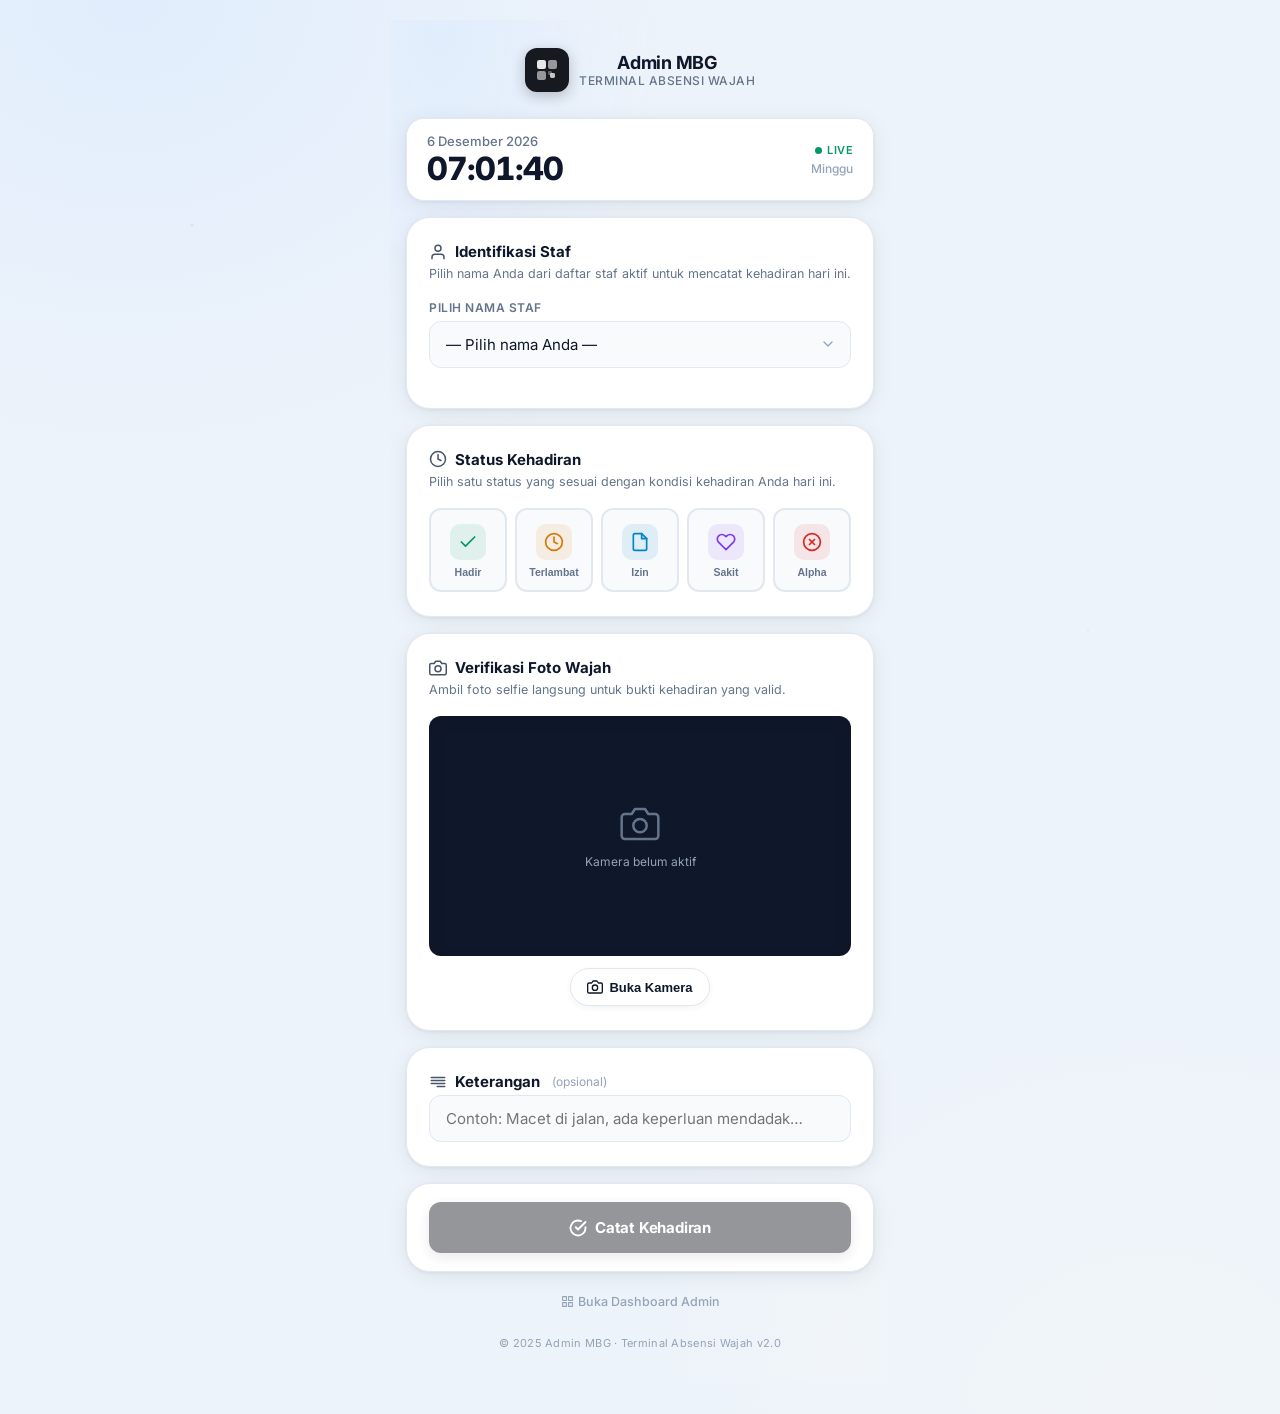
==== absensi-terminal.html @ 53407d34 "Feat: Add webcam selfie photo verification to mobile terminal and dashboard preview modal" ====
<!DOCTYPE html>
<html lang="id">
<head>
  <meta charset="UTF-8">
  <meta name="viewport" content="width=device-width, initial-scale=1.0, maximum-scale=1.0, user-scalable=no">
  <title>Terminal Absensi — Admin MBG</title>
  <link rel="preconnect" href="https://fonts.googleapis.com">
  <link href="https://fonts.googleapis.com/css2?family=Inter:wght@300;400;500;600;700;800&display=swap" rel="stylesheet">
  <style>
    /* ========================================================
       TERMINAL ABSENSI — MBG MOBILE KIOSK v2.0 WITH CAMERA
       Theme: White SaaS / Light Mode — consistent with dashboard
    ======================================================== */
    :root {
      --primary:        #171920;
      --primary-hover:  #282c37;
      --accent-blue:    #0284c7;
      --accent-green:   #059669;
      --accent-amber:   #d97706;
      --accent-orange:  #ea580c;
      --accent-red:     #dc2626;
      --accent-purple:  #7c3aed;
      --border-light:   #e2e8f0;
      --border-focus:   #94a3b8;
      --surface-card:   #ffffff;
      --surface-subtle: #f8fafc;
      --text-main:      #0f172a;
      --text-muted:     #64748b;
      --text-subtle:    #94a3b8;
      --radius-sm:      8px;
      --radius-md:      12px;
      --radius-lg:      18px;
      --radius-xl:      24px;
      --radius-pill:    9999px;
      --shadow-card:    0 4px 24px -4px rgba(15, 23, 42, 0.10), 0 1px 4px rgba(15, 23, 42, 0.06);
      --shadow-lg:      0 20px 60px -12px rgba(15, 23, 42, 0.18);
    }

    * { box-sizing: border-box; margin: 0; padding: 0; -webkit-tap-highlight-color: transparent; }

    html, body {
      font-family: 'Inter', -apple-system, BlinkMacSystemFont, 'Segoe UI', sans-serif;
      background: #edf3fa;
      background-image:
        radial-gradient(ellipse 80% 60% at 10% 0%, rgba(219,234,254,0.65) 0%, transparent 55%),
        radial-gradient(ellipse 70% 55% at 90% 100%, rgba(241,245,249,0.85) 0%, transparent 55%);
      color: var(--text-main);
      min-height: 100vh;
      display: flex;
      flex-direction: column;
      align-items: center;
      padding: 20px 16px 32px;
      position: relative;
    }

    /* ---- Decorative floating dots background ---- */
    body::before {
      content: '';
      position: fixed; inset: 0; z-index: 0; pointer-events: none;
      background-image:
        radial-gradient(circle 2px at 15% 25%, rgba(148,163,184,0.25) 0%, transparent 100%),
        radial-gradient(circle 1.5px at 85% 70%, rgba(148,163,184,0.2) 0%, transparent 100%),
        radial-gradient(circle 1px at 50% 50%, rgba(148,163,184,0.15) 0%, transparent 100%);
    }

    /* ============================================================ */
    /*  WRAPPER                                                      */
    /* ============================================================ */
    .terminal-wrapper {
      width: 100%;
      max-width: 480px;
      position: relative;
      z-index: 1;
      display: flex;
      flex-direction: column;
      gap: 16px;
    }

    /* ============================================================ */
    /*  HEADER BRAND                                                 */
    /* ============================================================ */
    .brand-header {
      text-align: center;
      padding: 8px 0 4px;
    }

    .brand-logo-wrap {
      display: inline-flex;
      align-items: center;
      justify-content: center;
      gap: 10px;
      margin-bottom: 6px;
    }

    .brand-icon {
      width: 44px; height: 44px;
      background: var(--primary);
      border-radius: 12px;
      display: flex; align-items: center; justify-content: center;
      box-shadow: 0 4px 14px rgba(23,25,32,0.25);
      flex-shrink: 0;
    }

    .brand-title {
      font-size: 18px;
      font-weight: 700;
      color: var(--text-main);
      letter-spacing: -0.3px;
    }
    .brand-subtitle {
      font-size: 12px;
      color: var(--text-muted);
      font-weight: 500;
      letter-spacing: 0.5px;
      text-transform: uppercase;
    }

    /* ============================================================ */
    /*  LIVE CLOCK PILL                                              */
    /* ============================================================ */
    .clock-pill {
      display: flex;
      align-items: center;
      justify-content: space-between;
      background: var(--surface-card);
      border: 1px solid var(--border-light);
      border-radius: var(--radius-lg);
      padding: 14px 20px;
      box-shadow: var(--shadow-card);
    }

    .clock-left { display: flex; flex-direction: column; gap: 2px; }
    .clock-date {
      font-size: 13px;
      color: var(--text-muted);
      font-weight: 500;
    }
    .clock-time {
      font-size: 32px;
      font-weight: 800;
      color: var(--text-main);
      letter-spacing: -1px;
      font-variant-numeric: tabular-nums;
      line-height: 1.1;
    }

    .clock-badge {
      display: flex;
      flex-direction: column;
      align-items: flex-end;
      gap: 4px;
    }
    .live-dot {
      display: flex;
      align-items: center;
      gap: 5px;
      font-size: 11px;
      font-weight: 600;
      color: var(--accent-green);
      text-transform: uppercase;
      letter-spacing: 0.5px;
    }
    .live-dot::before {
      content: '';
      width: 7px; height: 7px;
      background: var(--accent-green);
      border-radius: 50%;
      animation: pulse-green 1.5s ease-in-out infinite;
    }
    @keyframes pulse-green {
      0%, 100% { opacity: 1; transform: scale(1); }
      50% { opacity: 0.5; transform: scale(0.85); }
    }
    .clock-hari {
      font-size: 12px;
      color: var(--text-subtle);
      font-weight: 500;
    }

    /* ============================================================ */
    /*  MAIN CARD                                                    */
    /* ============================================================ */
    .card {
      background: var(--surface-card);
      border: 1px solid var(--border-light);
      border-radius: var(--radius-xl);
      padding: 24px 22px;
      box-shadow: var(--shadow-card);
    }

    .card-title {
      font-size: 15px;
      font-weight: 700;
      color: var(--text-main);
      margin-bottom: 4px;
      display: flex; align-items: center; gap: 8px;
    }
    .card-title svg { flex-shrink: 0; }
    .card-desc {
      font-size: 12.5px;
      color: var(--text-muted);
      margin-bottom: 16px;
      line-height: 1.5;
    }

    /* ============================================================ */
    /*  FORM ELEMENTS                                                */
    /* ============================================================ */
    .form-group { display: flex; flex-direction: column; gap: 6px; margin-bottom: 16px; }
    .form-group:last-child { margin-bottom: 0; }

    label {
      font-size: 12px;
      font-weight: 600;
      color: var(--text-muted);
      text-transform: uppercase;
      letter-spacing: 0.5px;
    }

    select, input[type="text"] {
      width: 100%;
      padding: 13px 16px;
      background: var(--surface-subtle);
      border: 1.5px solid var(--border-light);
      border-radius: var(--radius-md);
      font-size: 15px;
      font-family: inherit;
      color: var(--text-main);
      outline: none;
      transition: border-color 0.2s, box-shadow 0.2s;
      -webkit-appearance: none;
      appearance: none;
    }
    select {
      background-image: url("data:image/svg+xml,%3Csvg xmlns='http://www.w3.org/2000/svg' width='16' height='16' viewBox='0 0 24 24' fill='none' stroke='%2394a3b8' stroke-width='2' stroke-linecap='round' stroke-linejoin='round'%3E%3Cpath d='M6 9l6 6 6-6'/%3E%3C/svg%3E");
      background-repeat: no-repeat;
      background-position: right 14px center;
      padding-right: 42px;
      cursor: pointer;
    }
    select:focus, input[type="text"]:focus {
      border-color: var(--accent-blue);
      box-shadow: 0 0 0 3px rgba(2, 132, 199, 0.1);
      background: #fff;
    }
    select:disabled, input:disabled {
      opacity: 0.5;
      cursor: not-allowed;
    }

    /* ============================================================ */
    /*  STATUS GRID — 5 Tap Buttons                                  */
    /* ============================================================ */
    .status-grid {
      display: grid;
      grid-template-columns: repeat(5, 1fr);
      gap: 8px;
    }

    .status-btn {
      display: flex;
      flex-direction: column;
      align-items: center;
      justify-content: center;
      gap: 6px;
      padding: 14px 4px 12px;
      background: var(--surface-subtle);
      border: 2px solid var(--border-light);
      border-radius: var(--radius-md);
      cursor: pointer;
      transition: all 0.18s cubic-bezier(0.4, 0, 0.2, 1);
      position: relative;
      user-select: none;
      -webkit-user-select: none;
    }
    .status-btn:active { transform: scale(0.94); }

    .status-btn .s-icon {
      width: 36px; height: 36px;
      border-radius: 10px;
      display: flex; align-items: center; justify-content: center;
      transition: background 0.18s;
    }
    .status-btn .s-label {
      font-size: 10.5px;
      font-weight: 600;
      color: var(--text-muted);
      text-align: center;
      transition: color 0.18s;
      line-height: 1.2;
    }

    /* Status color themes */
    .status-btn[data-s="Hadir"] .s-icon      { background: rgba(5, 150, 105, 0.1); }
    .status-btn[data-s="Terlambat"] .s-icon  { background: rgba(217, 119, 6, 0.1); }
    .status-btn[data-s="Izin"] .s-icon       { background: rgba(2, 132, 199, 0.1); }
    .status-btn[data-s="Sakit"] .s-icon      { background: rgba(124, 58, 237, 0.1); }
    .status-btn[data-s="Alpha"] .s-icon      { background: rgba(220, 38, 38, 0.1); }

    /* Active / selected state */
    .status-btn.active[data-s="Hadir"]     { border-color: var(--accent-green); background: rgba(5,150,105,0.05); }
    .status-btn.active[data-s="Terlambat"] { border-color: var(--accent-amber); background: rgba(217,119,6,0.05); }
    .status-btn.active[data-s="Izin"]      { border-color: var(--accent-blue);  background: rgba(2,132,199,0.05); }
    .status-btn.active[data-s="Sakit"]     { border-color: var(--accent-purple); background: rgba(124,58,237,0.05); }
    .status-btn.active[data-s="Alpha"]     { border-color: var(--accent-red);   background: rgba(220,38,38,0.05); }

    .status-btn.active[data-s="Hadir"]     .s-label { color: var(--accent-green); }
    .status-btn.active[data-s="Terlambat"] .s-label { color: var(--accent-amber); }
    .status-btn.active[data-s="Izin"]      .s-label { color: var(--accent-blue); }
    .status-btn.active[data-s="Sakit"]     .s-label { color: var(--accent-purple); }
    .status-btn.active[data-s="Alpha"]     .s-label { color: var(--accent-red); }

    .status-btn .s-check {
      position: absolute; top: 5px; right: 5px;
      width: 14px; height: 14px;
      border-radius: 50%;
      display: none; align-items: center; justify-content: center;
    }
    .status-btn.active .s-check { display: flex; }
    .status-btn.active[data-s="Hadir"]     .s-check { background: var(--accent-green); }
    .status-btn.active[data-s="Terlambat"] .s-check { background: var(--accent-amber); }
    .status-btn.active[data-s="Izin"]      .s-check { background: var(--accent-blue); }
    .status-btn.active[data-s="Sakit"]     .s-check { background: var(--accent-purple); }
    .status-btn.active[data-s="Alpha"]     .s-check { background: var(--accent-red); }

    /* ============================================================ */
    /*  CAMERA PREVIEW & PHOTO CAPTURE                               */
    /* ============================================================ */
    .camera-container {
      position: relative;
      width: 100%;
      height: 240px;
      background: #0f172a;
      border-radius: var(--radius-md);
      overflow: hidden;
      display: flex;
      flex-direction: column;
      align-items: center;
      justify-content: center;
      box-shadow: 0 4px 16px rgba(0,0,0,0.1) inset;
      margin-bottom: 12px;
    }
    #camera-video, #photo-preview {
      width: 100%;
      height: 100%;
      object-fit: cover;
      transform: scaleX(-1); /* mirror selfie view */
    }
    #photo-preview {
      display: none;
    }
    .camera-overlay-frame {
      position: absolute;
      inset: 16px;
      border: 2px dashed rgba(255,255,255,0.45);
      border-radius: 16px;
      pointer-events: none;
      display: flex;
      align-items: center;
      justify-content: center;
    }
    .camera-placeholder {
      display: flex;
      flex-direction: column;
      align-items: center;
      gap: 10px;
      color: #94a3b8;
      text-align: center;
      padding: 16px;
    }
    .btn-cam-action {
      display: inline-flex;
      align-items: center;
      justify-content: center;
      gap: 6px;
      padding: 10px 16px;
      border-radius: var(--radius-pill);
      font-size: 13px;
      font-weight: 600;
      cursor: pointer;
      border: 1.5px solid var(--border-light);
      background: #ffffff;
      color: var(--text-main);
      box-shadow: 0 2px 6px rgba(0,0,0,0.05);
      transition: all 0.2s;
    }
    .btn-cam-action:active { transform: scale(0.96); }
    .cam-btn-group {
      display: flex;
      gap: 8px;
      justify-content: center;
    }

    /* ============================================================ */
    /*  SUBMIT BUTTON                                                */
    /* ============================================================ */
    .btn-submit {
      width: 100%;
      padding: 16px;
      background: var(--primary);
      color: #fff;
      border: none;
      border-radius: var(--radius-md);
      font-size: 15px;
      font-weight: 700;
      font-family: inherit;
      cursor: pointer;
      transition: background 0.2s, transform 0.1s, box-shadow 0.2s;
      display: flex;
      align-items: center;
      justify-content: center;
      gap: 8px;
      box-shadow: 0 4px 14px rgba(23,25,32,0.2);
      letter-spacing: -0.2px;
    }
    .btn-submit:hover { background: var(--primary-hover); box-shadow: 0 6px 20px rgba(23,25,32,0.28); }
    .btn-submit:active { transform: scale(0.98); }
    .btn-submit:disabled { opacity: 0.45; cursor: not-allowed; transform: none; }

    /* ============================================================ */
    /*  ALERT / MESSAGE BANNERS                                      */
    /* ============================================================ */
    .alert {
      display: flex;
      align-items: flex-start;
      gap: 10px;
      padding: 13px 15px;
      border-radius: var(--radius-md);
      font-size: 13px;
      font-weight: 500;
      line-height: 1.5;
      border: 1.5px solid;
      animation: slideDown 0.25s ease;
    }
    @keyframes slideDown {
      from { opacity: 0; transform: translateY(-6px); }
      to   { opacity: 1; transform: translateY(0); }
    }
    .alert-warn  { background: rgba(217,119,6,0.07); border-color: rgba(217,119,6,0.3); color: #92400e; }
    .alert-error { background: rgba(220,38,38,0.07); border-color: rgba(220,38,38,0.3); color: #991b1b; }
    .alert-info  { background: rgba(2,132,199,0.07); border-color: rgba(2,132,199,0.3); color: #0369a1; }

    /* ============================================================ */
    /*  SUCCESS STATE                                                */
    /* ============================================================ */
    #success-screen {
      display: none;
      flex-direction: column;
      align-items: center;
      text-align: center;
      gap: 0;
    }

    .success-ring {
      width: 88px; height: 88px;
      border-radius: 50%;
      background: rgba(5,150,105,0.1);
      border: 2.5px solid rgba(5,150,105,0.25);
      display: flex; align-items: center; justify-content: center;
      margin: 0 auto 20px;
      animation: popIn 0.4s cubic-bezier(0.34,1.56,0.64,1);
    }
    @keyframes popIn {
      from { transform: scale(0.5); opacity: 0; }
      to   { transform: scale(1);   opacity: 1; }
    }

    .success-photo-wrap {
      width: 90px;
      height: 90px;
      border-radius: 50%;
      overflow: hidden;
      margin: 0 auto 16px;
      border: 3px solid #fff;
      box-shadow: 0 4px 14px rgba(0,0,0,0.15);
      background: #e2e8f0;
      display: none;
    }
    .success-photo-wrap img {
      width: 100%;
      height: 100%;
      object-fit: cover;
      transform: scaleX(-1);
    }

    .success-title {
      font-size: 22px;
      font-weight: 800;
      color: var(--text-main);
      letter-spacing: -0.5px;
      margin-bottom: 6px;
    }
    .success-subtitle {
      font-size: 14px;
      color: var(--text-muted);
      margin-bottom: 24px;
      line-height: 1.6;
    }

    .success-info-card {
      width: 100%;
      background: var(--surface-subtle);
      border: 1.5px solid var(--border-light);
      border-radius: var(--radius-md);
      padding: 16px 18px;
      text-align: left;
      margin-bottom: 20px;
    }
    .info-row {
      display: flex;
      align-items: center;
      justify-content: space-between;
      padding: 7px 0;
    }
    .info-row + .info-row {
      border-top: 1px solid var(--border-light);
    }
    .info-label {
      font-size: 12px;
      color: var(--text-subtle);
      font-weight: 500;
    }
    .info-value {
      font-size: 13px;
      font-weight: 600;
      color: var(--text-main);
      text-align: right;
    }
    .badge-status {
      display: inline-flex;
      align-items: center;
      gap: 5px;
      padding: 4px 10px;
      border-radius: var(--radius-pill);
      font-size: 12px;
      font-weight: 600;
    }
    .badge-Hadir     { background: rgba(5,150,105,0.12); color: #065f46; }
    .badge-Terlambat { background: rgba(217,119,6,0.12); color: #78350f; }
    .badge-Izin      { background: rgba(2,132,199,0.12); color: #0c4a6e; }
    .badge-Sakit     { background: rgba(124,58,237,0.12); color: #3b0764; }
    .badge-Alpha     { background: rgba(220,38,38,0.12); color: #7f1d1d; }

    .btn-reset {
      width: 100%;
      padding: 14px;
      background: transparent;
      color: var(--text-muted);
      border: 1.5px solid var(--border-light);
      border-radius: var(--radius-md);
      font-size: 14px;
      font-weight: 600;
      font-family: inherit;
      cursor: pointer;
      transition: all 0.18s;
    }
    .btn-reset:hover {
      border-color: var(--border-focus);
      color: var(--text-main);
      background: var(--surface-subtle);
    }

    /* ============================================================ */
    /*  STAFF INFO PREVIEW (after selection)                         */
    /* ============================================================ */
    .staff-preview {
      display: none;
      align-items: center;
      gap: 12px;
      padding: 12px 14px;
      background: var(--surface-subtle);
      border: 1.5px solid var(--border-light);
      border-radius: var(--radius-md);
      margin-top: 10px;
    }
    .staff-preview.show { display: flex; }

    .staff-avatar {
      width: 42px; height: 42px;
      border-radius: 12px;
      display: flex; align-items: center; justify-content: center;
      font-size: 15px;
      font-weight: 700;
      color: #fff;
      flex-shrink: 0;
    }
    .staff-info-name {
      font-size: 14px;
      font-weight: 700;
      color: var(--text-main);
    }
    .staff-info-job {
      font-size: 12px;
      color: var(--text-muted);
      margin-top: 2px;
    }

    /* ============================================================ */
    /*  FOOTER LINK                                                  */
    /* ============================================================ */
    .footer-link {
      text-align: center;
      padding-top: 4px;
    }
    .footer-link a {
      font-size: 12.5px;
      color: var(--text-subtle);
      text-decoration: none;
      display: inline-flex;
      align-items: center;
      gap: 4px;
      transition: color 0.15s;
      font-weight: 500;
    }
    .footer-link a:hover { color: var(--text-muted); }

    .footer-copy {
      text-align: center;
      font-size: 11px;
      color: var(--text-subtle);
      margin-top: 8px;
      letter-spacing: 0.3px;
    }

    /* ============================================================ */
    /*  TOAST NOTIFICATION                                           */
    /* ============================================================ */
    #toast {
      position: fixed;
      bottom: 24px;
      left: 50%;
      transform: translateX(-50%) translateY(80px);
      background: var(--primary);
      color: #fff;
      padding: 12px 20px;
      border-radius: var(--radius-pill);
      font-size: 13.5px;
      font-weight: 600;
      white-space: nowrap;
      box-shadow: 0 8px 30px rgba(0,0,0,0.25);
      transition: transform 0.35s cubic-bezier(0.34,1.56,0.64,1), opacity 0.3s;
      opacity: 0;
      z-index: 999;
      pointer-events: none;
      max-width: 90vw;
      white-space: normal;
      text-align: center;
    }
    #toast.show {
      transform: translateX(-50%) translateY(0);
      opacity: 1;
    }

    /* ============================================================ */
    /*  RESPONSIVE                                                   */
    /* ============================================================ */
    @media (max-width: 360px) {
      .status-btn .s-label { font-size: 9px; }
      .clock-time { font-size: 26px; }
    }
  </style>
</head>
<body>

<div class="terminal-wrapper">

  <!-- ===== BRAND HEADER ===== -->
  <div class="brand-header">
    <div class="brand-logo-wrap">
      <div class="brand-icon">
        <!-- Slate-gray geometric SVG monogram identical to dashboard -->
        <svg width="26" height="26" viewBox="0 0 26 26" fill="none" xmlns="http://www.w3.org/2000/svg">
          <rect x="3" y="3" width="9" height="9" rx="2.2" fill="rgba(255,255,255,0.9)"/>
          <rect x="14" y="3" width="9" height="9" rx="2.2" fill="rgba(255,255,255,0.55)"/>
          <rect x="3" y="14" width="9" height="9" rx="2.2" fill="rgba(255,255,255,0.55)"/>
          <rect x="16" y="16" width="5" height="5" rx="1.4" fill="rgba(255,255,255,0.75)"/>
          <rect x="14" y="14" width="4" height="4" rx="1.2" fill="rgba(255,255,255,0.3)"/>
        </svg>
      </div>
      <div>
        <div class="brand-title">Admin MBG</div>
        <div class="brand-subtitle">Terminal Absensi Wajah</div>
      </div>
    </div>
  </div>

  <!-- ===== LIVE CLOCK ===== -->
  <div class="clock-pill">
    <div class="clock-left">
      <div class="clock-date" id="clock-date">Memuat tanggal...</div>
      <div class="clock-time" id="clock-time">--:--:--</div>
    </div>
    <div class="clock-badge">
      <div class="live-dot">Live</div>
      <div class="clock-hari" id="clock-hari">—</div>
    </div>
  </div>

  <!-- ===== FORM CARD ===== -->
  <div class="card" id="form-card">
    <div class="card-title">
      <svg width="18" height="18" viewBox="0 0 24 24" fill="none" stroke="#475569" stroke-width="2" stroke-linecap="round" stroke-linejoin="round">
        <path d="M20 21v-2a4 4 0 0 0-4-4H8a4 4 0 0 0-4 4v2"/><circle cx="12" cy="7" r="4"/>
      </svg>
      Identifikasi Staf
    </div>
    <div class="card-desc">Pilih nama Anda dari daftar staf aktif untuk mencatat kehadiran hari ini.</div>

    <div class="form-group">
      <label>Pilih Nama Staf</label>
      <select id="staf-select" onchange="onStafChange()">
        <option value="">— Pilih nama Anda —</option>
      </select>
      <div class="staff-preview" id="staff-preview">
        <div class="staff-avatar" id="staff-avatar">?</div>
        <div>
          <div class="staff-info-name" id="staff-name-preview">—</div>
          <div class="staff-info-job" id="staff-job-preview">—</div>
        </div>
      </div>
    </div>

    <!-- Duplicate warning will appear here -->
    <div id="duplicate-warn" style="margin-bottom:12px;display:none;"></div>
  </div>

  <!-- ===== STATUS CARD ===== -->
  <div class="card" id="status-card">
    <div class="card-title">
      <svg width="18" height="18" viewBox="0 0 24 24" fill="none" stroke="#475569" stroke-width="2" stroke-linecap="round" stroke-linejoin="round">
        <circle cx="12" cy="12" r="10"/><polyline points="12 6 12 12 16 14"/>
      </svg>
      Status Kehadiran
    </div>
    <div class="card-desc">Pilih satu status yang sesuai dengan kondisi kehadiran Anda hari ini.</div>

    <div class="status-grid">

      <button class="status-btn" data-s="Hadir" onclick="selectStatus(this)">
        <div class="s-check">
          <svg width="8" height="8" viewBox="0 0 10 10" fill="none"><path d="M2 5l2.5 2.5L8 3" stroke="#fff" stroke-width="1.5" stroke-linecap="round" stroke-linejoin="round"/></svg>
        </div>
        <div class="s-icon">
          <svg width="20" height="20" viewBox="0 0 24 24" fill="none" stroke="#059669" stroke-width="2" stroke-linecap="round" stroke-linejoin="round">
            <path d="M20 6L9 17l-5-5"/>
          </svg>
        </div>
        <span class="s-label">Hadir</span>
      </button>

      <button class="status-btn" data-s="Terlambat" onclick="selectStatus(this)">
        <div class="s-check">
          <svg width="8" height="8" viewBox="0 0 10 10" fill="none"><path d="M2 5l2.5 2.5L8 3" stroke="#fff" stroke-width="1.5" stroke-linecap="round" stroke-linejoin="round"/></svg>
        </div>
        <div class="s-icon">
          <svg width="20" height="20" viewBox="0 0 24 24" fill="none" stroke="#d97706" stroke-width="2" stroke-linecap="round" stroke-linejoin="round">
            <circle cx="12" cy="12" r="10"/><polyline points="12 6 12 12 16 14"/>
          </svg>
        </div>
        <span class="s-label">Terlambat</span>
      </button>

      <button class="status-btn" data-s="Izin" onclick="selectStatus(this)">
        <div class="s-check">
          <svg width="8" height="8" viewBox="0 0 10 10" fill="none"><path d="M2 5l2.5 2.5L8 3" stroke="#fff" stroke-width="1.5" stroke-linecap="round" stroke-linejoin="round"/></svg>
        </div>
        <div class="s-icon">
          <svg width="20" height="20" viewBox="0 0 24 24" fill="none" stroke="#0284c7" stroke-width="2" stroke-linecap="round" stroke-linejoin="round">
            <path d="M14 2H6a2 2 0 0 0-2 2v16a2 2 0 0 0 2 2h12a2 2 0 0 0 2-2V8z"/><polyline points="14 2 14 8 20 8"/>
          </svg>
        </div>
        <span class="s-label">Izin</span>
      </button>

      <button class="status-btn" data-s="Sakit" onclick="selectStatus(this)">
        <div class="s-check">
          <svg width="8" height="8" viewBox="0 0 10 10" fill="none"><path d="M2 5l2.5 2.5L8 3" stroke="#fff" stroke-width="1.5" stroke-linecap="round" stroke-linejoin="round"/></svg>
        </div>
        <div class="s-icon">
          <svg width="20" height="20" viewBox="0 0 24 24" fill="none" stroke="#7c3aed" stroke-width="2" stroke-linecap="round" stroke-linejoin="round">
            <path d="M20.84 4.61a5.5 5.5 0 0 0-7.78 0L12 5.67l-1.06-1.06a5.5 5.5 0 0 0-7.78 7.78l1.06 1.06L12 21.23l7.78-7.78 1.06-1.06a5.5 5.5 0 0 0 0-7.78z"/>
          </svg>
        </div>
        <span class="s-label">Sakit</span>
      </button>

      <button class="status-btn" data-s="Alpha" onclick="selectStatus(this)">
        <div class="s-check">
          <svg width="8" height="8" viewBox="0 0 10 10" fill="none"><path d="M2 5l2.5 2.5L8 3" stroke="#fff" stroke-width="1.5" stroke-linecap="round" stroke-linejoin="round"/></svg>
        </div>
        <div class="s-icon">
          <svg width="20" height="20" viewBox="0 0 24 24" fill="none" stroke="#dc2626" stroke-width="2" stroke-linecap="round" stroke-linejoin="round">
            <circle cx="12" cy="12" r="10"/><line x1="15" y1="9" x2="9" y2="15"/><line x1="9" y1="9" x2="15" y2="15"/>
          </svg>
        </div>
        <span class="s-label">Alpha</span>
      </button>

    </div>
  </div>

  <!-- ===== FOTO WAJAH CARD ===== -->
  <div class="card" id="camera-card">
    <div class="card-title">
      <svg width="18" height="18" viewBox="0 0 24 24" fill="none" stroke="#475569" stroke-width="2" stroke-linecap="round" stroke-linejoin="round">
        <path d="M23 19a2 2 0 0 1-2 2H3a2 2 0 0 1-2-2V8a2 2 0 0 1 2-2h4l2-3h6l2 3h4a2 2 0 0 1 2 2z"/><circle cx="12" cy="13" r="4"/>
      </svg>
      Verifikasi Foto Wajah
    </div>
    <div class="card-desc">Ambil foto selfie langsung untuk bukti kehadiran yang valid.</div>

    <div class="camera-container">
      <div id="cam-placeholder" class="camera-placeholder">
        <svg width="40" height="40" viewBox="0 0 24 24" fill="none" stroke="#64748b" stroke-width="1.5" stroke-linecap="round" stroke-linejoin="round">
          <path d="M23 19a2 2 0 0 1-2 2H3a2 2 0 0 1-2-2V8a2 2 0 0 1 2-2h4l2-3h6l2 3h4a2 2 0 0 1 2 2z"/><circle cx="12" cy="13" r="4"/>
        </svg>
        <span style="font-size:12px;color:#94a3b8">Kamera belum aktif</span>
      </div>
      <video id="camera-video" playsinline autoplay muted style="display:none;"></video>
      <img id="photo-preview" alt="Foto Wajah">
      <div id="camera-overlay" class="camera-overlay-frame" style="display:none;"></div>
    </div>

    <!-- Hidden canvas for capturing frame -->
    <canvas id="photo-canvas" style="display:none;"></canvas>

    <div class="cam-btn-group">
      <button type="button" class="btn-cam-action" id="btn-start-cam" onclick="startCamera()">
        <svg width="16" height="16" viewBox="0 0 24 24" fill="none" stroke="currentColor" stroke-width="2" stroke-linecap="round" stroke-linejoin="round">
          <path d="M23 19a2 2 0 0 1-2 2H3a2 2 0 0 1-2-2V8a2 2 0 0 1 2-2h4l2-3h6l2 3h4a2 2 0 0 1 2 2z"/><circle cx="12" cy="13" r="4"/>
        </svg>
        Buka Kamera
      </button>
      <button type="button" class="btn-cam-action" id="btn-snap-cam" onclick="takeSnapshot()" style="display:none;background:var(--primary);color:#fff;border-color:var(--primary);">
        <svg width="16" height="16" viewBox="0 0 24 24" fill="none" stroke="currentColor" stroke-width="2" stroke-linecap="round" stroke-linejoin="round">
          <circle cx="12" cy="12" r="10"/><circle cx="12" cy="12" r="3"/>
        </svg>
        Jepret Foto
      </button>
      <button type="button" class="btn-cam-action" id="btn-retake-cam" onclick="retakePhoto()" style="display:none;">
        <svg width="15" height="15" viewBox="0 0 24 24" fill="none" stroke="currentColor" stroke-width="2" stroke-linecap="round" stroke-linejoin="round">
          <polyline points="1 4 1 10 7 10"/><path d="M3.51 15a9 9 0 1 0 .49-3"/>
        </svg>
        Foto Ulang
      </button>
    </div>
  </div>

  <!-- ===== KETERANGAN CARD ===== -->
  <div class="card" id="ket-card">
    <div class="card-title">
      <svg width="18" height="18" viewBox="0 0 24 24" fill="none" stroke="#475569" stroke-width="2" stroke-linecap="round" stroke-linejoin="round">
        <line x1="21" y1="10" x2="3" y2="10"/><line x1="21" y1="6" x2="3" y2="6"/><line x1="21" y1="14" x2="3" y2="14"/><line x1="21" y1="18" x2="11" y2="18"/>
      </svg>
      Keterangan <span style="color:var(--text-subtle);font-weight:400;font-size:12px;margin-left:4px;">(opsional)</span>
    </div>
    <div class="form-group" style="margin-bottom:0">
      <input type="text" id="keterangan" maxlength="120" placeholder="Contoh: Macet di jalan, ada keperluan mendadak…">
    </div>
  </div>

  <!-- ===== SUBMIT CARD ===== -->
  <div class="card" id="submit-card" style="padding:18px 22px;">
    <div id="submit-alert" style="margin-bottom:12px;display:none;"></div>
    <button class="btn-submit" id="btn-submit" onclick="submitAbsensi()" disabled>
      <svg width="18" height="18" viewBox="0 0 24 24" fill="none" stroke="currentColor" stroke-width="2.5" stroke-linecap="round" stroke-linejoin="round">
        <path d="M22 11.08V12a10 10 0 1 1-5.93-9.14"/><polyline points="22 4 12 14.01 9 11.01"/>
      </svg>
      Catat Kehadiran
    </button>
  </div>

  <!-- ===== SUCCESS SCREEN ===== -->
  <div class="card" id="success-screen">
    <div class="success-ring" id="success-ring">
      <svg width="42" height="42" viewBox="0 0 24 24" fill="none" stroke="#059669" stroke-width="2.5" stroke-linecap="round" stroke-linejoin="round">
        <path d="M20 6L9 17l-5-5"/>
      </svg>
    </div>
    <div class="success-photo-wrap" id="success-photo-wrap">
      <img id="success-photo-img" src="" alt="Foto Sukses">
    </div>

    <div class="success-title">Absensi Tercatat!</div>
    <div class="success-subtitle" id="success-subtitle">Kehadiran Anda telah berhasil disimpan.</div>

    <div class="success-info-card">
      <div class="info-row">
        <span class="info-label">Nama</span>
        <span class="info-value" id="s-nama">—</span>
      </div>
      <div class="info-row">
        <span class="info-label">Jabatan</span>
        <span class="info-value" id="s-jabatan">—</span>
      </div>
      <div class="info-row">
        <span class="info-label">Tanggal</span>
        <span class="info-value" id="s-tanggal">—</span>
      </div>
      <div class="info-row">
        <span class="info-label">Jam</span>
        <span class="info-value" id="s-jam">—</span>
      </div>
      <div class="info-row">
        <span class="info-label">Status</span>
        <span class="info-value" id="s-status">—</span>
      </div>
      <div class="info-row" id="s-ket-row">
        <span class="info-label">Keterangan</span>
        <span class="info-value" id="s-keterangan">—</span>
      </div>
    </div>

    <button class="btn-reset" onclick="resetForm()">
      <svg width="14" height="14" viewBox="0 0 24 24" fill="none" stroke="currentColor" stroke-width="2" stroke-linecap="round" stroke-linejoin="round" style="vertical-align:middle;margin-right:4px;">
        <polyline points="1 4 1 10 7 10"/><path d="M3.51 15a9 9 0 1 0 .49-3"/>
      </svg>
      Absensi Staf Lain
    </button>
  </div>

  <!-- ===== FOOTER ===== -->
  <div class="footer-link">
    <a href="dashboard.html">
      <svg width="13" height="13" viewBox="0 0 24 24" fill="none" stroke="currentColor" stroke-width="2" stroke-linecap="round" stroke-linejoin="round">
        <rect x="3" y="3" width="7" height="7"/><rect x="14" y="3" width="7" height="7"/><rect x="14" y="14" width="7" height="7"/><rect x="3" y="14" width="7" height="7"/>
      </svg>
      Buka Dashboard Admin
    </a>
  </div>
  <div class="footer-copy">© 2025 Admin MBG · Terminal Absensi Wajah v2.0</div>

</div><!-- /terminal-wrapper -->

<!-- ===== TOAST ===== -->
<div id="toast"></div>

<script>
/* ================================================================
   TERMINAL ABSENSI — Logic with Face Camera Verification
   Shares localStorage key: 'mbg_v2' with dashboard/app.js
================================================================ */
const STORE_KEY = 'mbg_v2';

const AVATAR_COLORS = [
  'linear-gradient(135deg,#2563eb,#7c3aed)',
  'linear-gradient(135deg,#059669,#0891b2)',
  'linear-gradient(135deg,#d97706,#ef4444)',
  'linear-gradient(135deg,#7c3aed,#ec4899)',
  'linear-gradient(135deg,#0891b2,#2563eb)',
];

function avatarColor(name) {
  let n = 0;
  for (let c of (name||'')) n += c.charCodeAt(0);
  return AVATAR_COLORS[n % AVATAR_COLORS.length];
}

function loadDB() {
  try {
    const raw = localStorage.getItem(STORE_KEY);
    if (raw) {
      const p = JSON.parse(raw);
      return {
        meta: p.meta || {},
        staf: p.staf || [],
        absensi: p.absensi || [],
        kontrak_history: p.kontrak_history || [],
        catatan: p.catatan || []
      };
    }
  } catch(e) {}
  return { meta:{}, staf:[], absensi:[], kontrak_history:[], catatan:[] };
}

function saveDB(db) {
  localStorage.setItem(STORE_KEY, JSON.stringify(db));
}

function todayStr() {
  return new Date().toISOString().slice(0,10);
}

/* ---- Init state ---- */
let selectedStafId = null;
let selectedStatus = null;
let currentPhotoBase64 = null;
let mediaStream = null;
let DB = loadDB();

/* ============================================================
   CLOCK
============================================================ */
const DAYS_ID = ['Minggu','Senin','Selasa','Rabu','Kamis','Jumat','Sabtu'];
const MONTHS_ID = ['Januari','Februari','Maret','April','Mei','Juni','Juli','Agustus','September','Oktober','November','Desember'];

function updateClock() {
  const now = new Date();
  const hh = String(now.getHours()).padStart(2,'0');
  const mm = String(now.getMinutes()).padStart(2,'0');
  const ss = String(now.getSeconds()).padStart(2,'0');
  document.getElementById('clock-time').textContent = `${hh}:${mm}:${ss}`;
  document.getElementById('clock-hari').textContent = DAYS_ID[now.getDay()];
  document.getElementById('clock-date').textContent =
    `${now.getDate()} ${MONTHS_ID[now.getMonth()]} ${now.getFullYear()}`;
}
setInterval(updateClock, 1000);
updateClock();

/* ============================================================
   CAMERA FUNCTIONS (HTML5 getUserMedia)
============================================================ */
async function startCamera() {
  const video = document.getElementById('camera-video');
  const placeholder = document.getElementById('cam-placeholder');
  const overlay = document.getElementById('camera-overlay');
  const btnStart = document.getElementById('btn-start-cam');
  const btnSnap = document.getElementById('btn-snap-cam');

  try {
    if (mediaStream) {
      stopCamera();
    }
    const constraints = {
      video: {
        facingMode: 'user', // prefer front/selfie camera on mobile
        width: { ideal: 640 },
        height: { ideal: 480 }
      },
      audio: false
    };

    mediaStream = await navigator.mediaDevices.getUserMedia(constraints);
    video.srcObject = mediaStream;
    video.style.display = 'block';
    placeholder.style.display = 'none';
    overlay.style.display = 'flex';
    document.getElementById('photo-preview').style.display = 'none';

    btnStart.style.display = 'none';
    btnSnap.style.display = 'inline-flex';
    showToast('Kamera aktif! Arahkan wajah ke layar.');
  } catch(err) {
    console.error('Camera error:', err);
    showToast('Tidak dapat mengakses kamera: ' + (err.message || 'Izin ditolak'));
  }
}

function stopCamera() {
  if (mediaStream) {
    mediaStream.getTracks().forEach(track => track.stop());
    mediaStream = null;
  }
  const video = document.getElementById('camera-video');
  video.srcObject = null;
  video.style.display = 'none';
  document.getElementById('camera-overlay').style.display = 'none';
}

function takeSnapshot() {
  const video = document.getElementById('camera-video');
  const canvas = document.getElementById('photo-canvas');
  const preview = document.getElementById('photo-preview');
  const btnSnap = document.getElementById('btn-snap-cam');
  const btnRetake = document.getElementById('btn-retake-cam');

  if (!video.videoWidth || !video.videoHeight) {
    showToast('Kamera belum siap, tunggu sebentar...');
    return;
  }

  // Target compressed square or portrait (320x320 max for ultra light storage)
  const size = 320;
  canvas.width = size;
  canvas.height = size;
  const ctx = canvas.getContext('2d');

  // Center crop & mirror capture
  ctx.translate(size, 0);
  ctx.scale(-1, 1);
  const minDim = Math.min(video.videoWidth, video.videoHeight);
  const sx = (video.videoWidth - minDim) / 2;
  const sy = (video.videoHeight - minDim) / 2;
  ctx.drawImage(video, sx, sy, minDim, minDim, 0, 0, size, size);

  // Compress image to JPEG quality 0.72 (~25KB lightweight)
  currentPhotoBase64 = canvas.toDataURL('image/jpeg', 0.72);

  // Show captured photo
  preview.src = currentPhotoBase64;
  preview.style.display = 'block';
  video.style.display = 'none';
  document.getElementById('camera-overlay').style.display = 'none';

  btnSnap.style.display = 'none';
  btnRetake.style.display = 'inline-flex';

  stopCamera();
  showToast('Foto wajah berhasil diambil! ✓');
  checkSubmitReady();
}

function retakePhoto() {
  currentPhotoBase64 = null;
  document.getElementById('photo-preview').style.display = 'none';
  document.getElementById('btn-retake-cam').style.display = 'none';
  startCamera();
  checkSubmitReady();
}

/* ============================================================
   POPULATE STAFF DROPDOWN
============================================================ */
function populateStaf() {
  const sel = document.getElementById('staf-select');
  while (sel.options.length > 1) sel.remove(1);

  const aktif = DB.staf.filter(s => s.status === 'Aktif');
  if (aktif.length === 0) {
    const opt = document.createElement('option');
    opt.value = '';
    opt.textContent = '— Belum ada staf aktif —';
    opt.disabled = true;
    sel.appendChild(opt);
    return;
  }
  aktif.sort((a,b) => (a.nama||'').localeCompare(b.nama||''));
  aktif.forEach(s => {
    const opt = document.createElement('option');
    opt.value = s.id;
    opt.textContent = s.nama + (s.jabatan ? ` — ${s.jabatan}` : '');
    sel.appendChild(opt);
  });
}

/* ============================================================
   ON STAF CHANGE
============================================================ */
function onStafChange() {
  const sel = document.getElementById('staf-select');
  const id  = sel.value;
  selectedStafId = id || null;

  const preview = document.getElementById('staff-preview');
  const dupWarn = document.getElementById('duplicate-warn');

  if (!id) {
    preview.classList.remove('show');
    dupWarn.style.display = 'none';
    checkSubmitReady();
    return;
  }

  const staf = DB.staf.find(s => s.id === id);
  if (!staf) return;

  /* Show avatar preview */
  const av = document.getElementById('staff-avatar');
  av.style.background = avatarColor(staf.nama);
  av.textContent = (staf.nama || '?').charAt(0).toUpperCase();
  document.getElementById('staff-name-preview').textContent = staf.nama;
  document.getElementById('staff-job-preview').textContent  = staf.jabatan || '—';
  preview.classList.add('show');

  /* Duplicate check */
  const today = todayStr();
  const existing = DB.absensi.find(a => (a.stafId === id || a.id === `${id}|${today}`) && a.tanggal === today);
  if (existing) {
    dupWarn.style.display = 'block';
    const existingJam = existing.jam || existing.jamMasuk || '-';
    dupWarn.innerHTML = `
      <div class="alert alert-warn">
        <svg width="16" height="16" viewBox="0 0 24 24" fill="none" stroke="currentColor" stroke-width="2" stroke-linecap="round" stroke-linejoin="round" style="flex-shrink:0;margin-top:1px">
          <path d="M10.29 3.86L1.82 18a2 2 0 0 0 1.71 3h16.94a2 2 0 0 0 1.71-3L13.71 3.86a2 2 0 0 0-3.42 0z"/><line x1="12" y1="9" x2="12" y2="13"/><line x1="12" y1="17" x2="12.01" y2="17"/>
        </svg>
        <div><b>${staf.nama}</b> sudah tercatat hadir hari ini dengan status <b>${existing.status || 'Tercatat'}</b> pada jam <b>${existingJam}</b>. Submisi baru akan memperbarui data hari ini.</div>
      </div>`;
  } else {
    dupWarn.style.display = 'none';
  }

  // Otomatis buka kamera jika belum aktif untuk memudahkan staf
  if (!mediaStream && !currentPhotoBase64) {
    startCamera();
  }

  checkSubmitReady();
}

/* ============================================================
   SELECT STATUS
============================================================ */
function selectStatus(btn) {
  document.querySelectorAll('.status-btn').forEach(b => b.classList.remove('active'));
  btn.classList.add('active');
  selectedStatus = btn.dataset.s;
  checkSubmitReady();
}

/* ============================================================
   CHECK SUBMIT READINESS
============================================================ */
function checkSubmitReady() {
  const btn = document.getElementById('btn-submit');
  btn.disabled = !(selectedStafId && selectedStatus);
}

/* ============================================================
   SUBMIT ABSENSI
============================================================ */
function submitAbsensi() {
  if (!selectedStafId || !selectedStatus) return;

  DB = loadDB(); /* fresh read */
  const staf = DB.staf.find(s => s.id === selectedStafId);
  if (!staf) {
    showAlert('submit-alert', 'error', 'Staf tidak ditemukan. Muat ulang halaman.');
    return;
  }

  const today  = todayStr();
  const now    = new Date();
  const jamStr = now.toLocaleTimeString('id-ID', { hour:'2-digit', minute:'2-digit' });
  const keteranganVal = document.getElementById('keterangan').value.trim();

  /* Remove old record if duplicate to stay sync with both ID schemes */
  const recId = `${staf.id}|${today}`;
  DB.absensi = DB.absensi.filter(a => !( (a.stafId === selectedStafId || a.id === recId) && a.tanggal === today ));

  const record = {
    id:         recId,
    stafId:     staf.id,
    nama:       staf.nama,
    jabatan:    staf.jabatan || '',
    tanggal:    today,
    status:     selectedStatus,
    keterangan: keteranganVal,
    jam:        jamStr,
    jamMasuk:   jamStr,
    jamKeluar:  '',
    foto:       currentPhotoBase64 || '' // simpan foto wajah staf
  };

  DB.absensi.push(record);
  saveDB(DB);

  stopCamera();

  /* ---- Show success screen ---- */
  hideFormCards();

  const successEl = document.getElementById('success-screen');
  successEl.style.display = 'flex';

  const photoWrap = document.getElementById('success-photo-wrap');
  const ring = document.getElementById('success-ring');
  if (currentPhotoBase64) {
    document.getElementById('success-photo-img').src = currentPhotoBase64;
    photoWrap.style.display = 'block';
    ring.style.display = 'none';
  } else {
    photoWrap.style.display = 'none';
    ring.style.display = 'flex';
  }

  document.getElementById('s-nama').textContent     = staf.nama;
  document.getElementById('s-jabatan').textContent  = staf.jabatan || '—';
  document.getElementById('s-tanggal').textContent  =
    `${now.getDate()} ${MONTHS_ID[now.getMonth()]} ${now.getFullYear()}`;
  document.getElementById('s-jam').textContent      = jamStr;
  document.getElementById('s-status').innerHTML =
    `<span class="badge-status badge-${selectedStatus}">${selectedStatus}</span>`;

  const ketRow = document.getElementById('s-ket-row');
  if (keteranganVal) {
    document.getElementById('s-keterangan').textContent = keteranganVal;
    ketRow.style.display = '';
  } else {
    ketRow.style.display = 'none';
  }

  document.getElementById('success-subtitle').textContent =
    `Kehadiran ${staf.nama} telah berhasil diverifikasi pada ${jamStr}.`;

  showToast('Absensi wajah berhasil dicatat!');
  window.scrollTo({ top: 0, behavior: 'smooth' });
}

/* ============================================================
   RESET FORM
============================================================ */
function resetForm() {
  stopCamera();
  DB = loadDB();
  selectedStafId = null;
  selectedStatus = null;
  currentPhotoBase64 = null;

  document.getElementById('staf-select').value = '';
  document.getElementById('keterangan').value  = '';
  document.getElementById('staff-preview').classList.remove('show');
  document.getElementById('duplicate-warn').style.display = 'none';
  document.getElementById('submit-alert').style.display   = 'none';
  document.querySelectorAll('.status-btn').forEach(b => b.classList.remove('active'));

  // Reset camera UI
  document.getElementById('photo-preview').style.display = 'none';
  document.getElementById('cam-placeholder').style.display = 'flex';
  document.getElementById('btn-start-cam').style.display = 'inline-flex';
  document.getElementById('btn-snap-cam').style.display = 'none';
  document.getElementById('btn-retake-cam').style.display = 'none';

  document.getElementById('success-screen').style.display = 'none';
  showFormCards();
  checkSubmitReady();
  window.scrollTo({ top: 0, behavior: 'smooth' });
}

/* ============================================================
   HELPER — show / hide cards
============================================================ */
function hideFormCards() {
  ['form-card','status-card','camera-card','ket-card','submit-card'].forEach(id => {
    document.getElementById(id).style.display = 'none';
  });
}
function showFormCards() {
  ['form-card','status-card','camera-card','ket-card','submit-card'].forEach(id => {
    document.getElementById(id).style.display = '';
  });
}

function showAlert(containerId, type, msg) {
  const el = document.getElementById(containerId);
  if (!el) return;
  el.style.display = 'block';
  el.innerHTML = `<div class="alert alert-${type}">${msg}</div>`;
}

/* ============================================================
   TOAST
============================================================ */
let toastTimer = null;
function showToast(msg) {
  const t = document.getElementById('toast');
  t.textContent = msg;
  t.classList.add('show');
  if (toastTimer) clearTimeout(toastTimer);
  toastTimer = setTimeout(() => t.classList.remove('show'), 3000);
}

/* ============================================================
   INIT
============================================================ */
populateStaf();
checkSubmitReady();

/* Re-sync DB on tab focus */
document.addEventListener('visibilitychange', () => {
  if (document.visibilityState === 'visible') {
    DB = loadDB();
    populateStaf();
  }
});
</script>
</body>
</html>
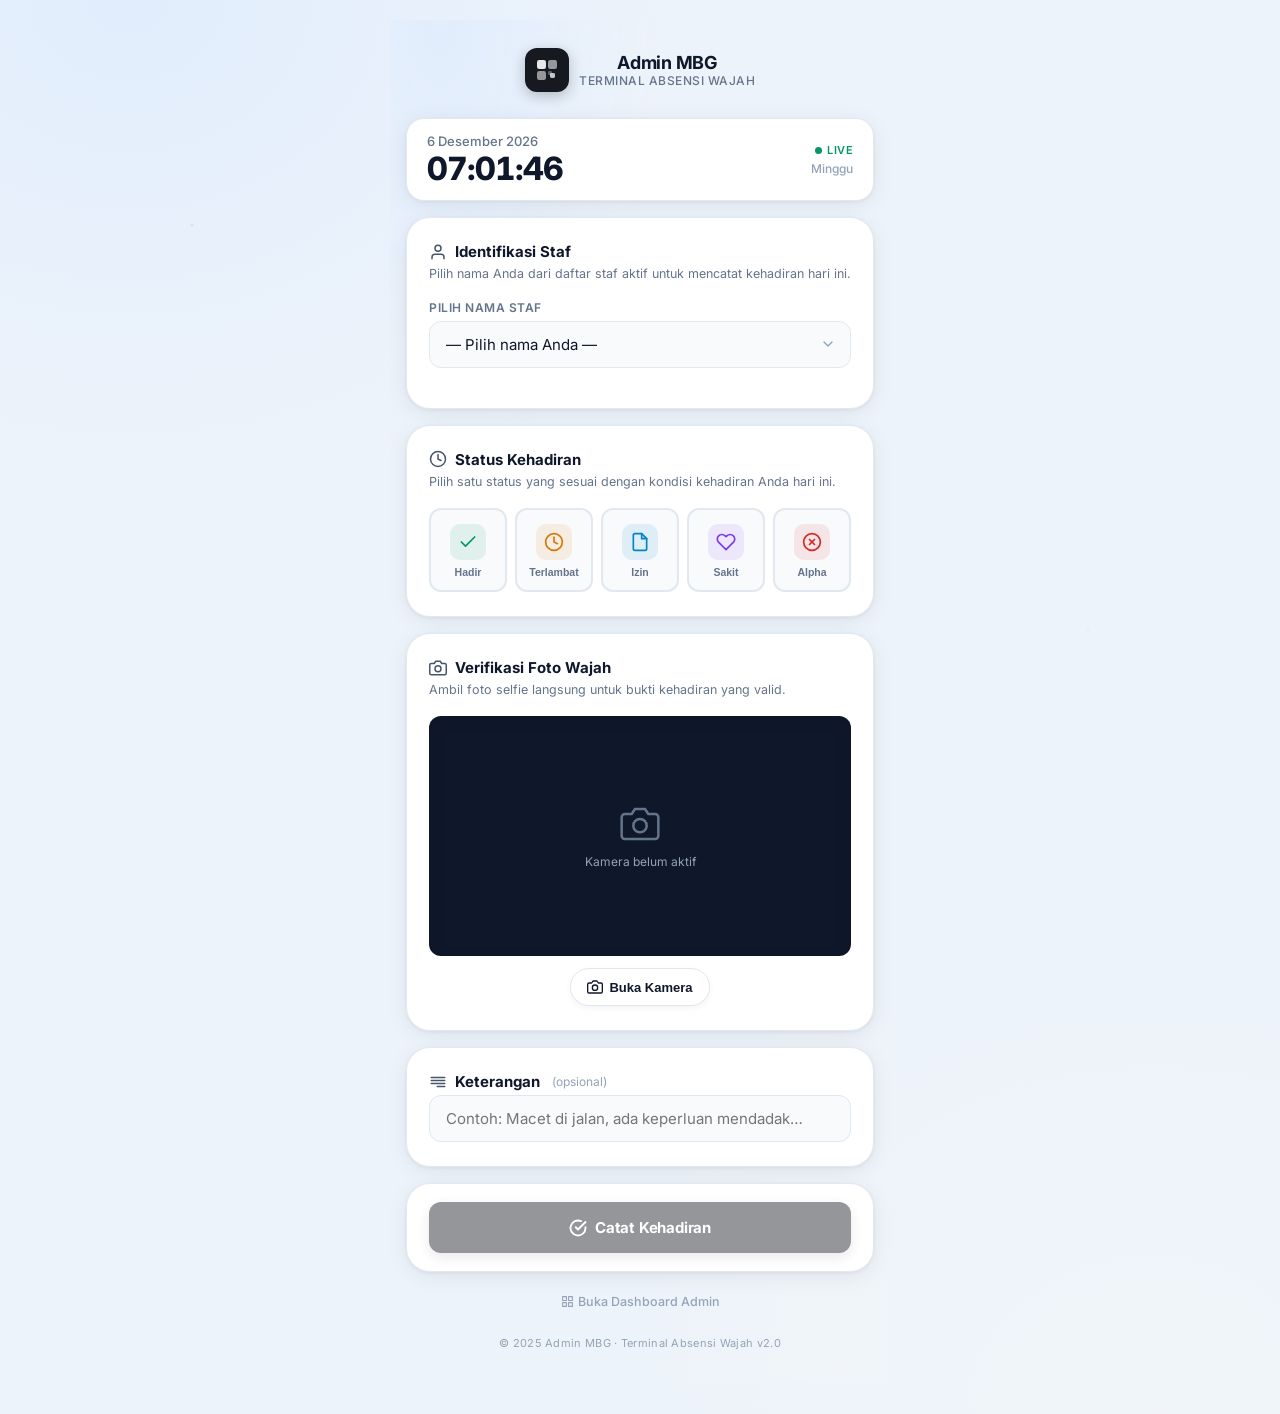
==== commit 48ed9261: "Fix: Sync exact check-in time (HH:mm) from terminal to dashboard input time" ====
--- a/absensi-terminal.html
+++ b/absensi-terminal.html
@@ -988,6 +988,13 @@
 let mediaStream = null;
 let DB = loadDB();
 
+function nowTimeStr() {
+  const d = new Date();
+  const hh = String(d.getHours()).padStart(2, '0');
+  const mm = String(d.getMinutes()).padStart(2, '0');
+  return `${hh}:${mm}`;
+}
+
 /* ============================================================
    CLOCK
 ============================================================ */
@@ -1220,7 +1227,7 @@
 
   const today  = todayStr();
   const now    = new Date();
-  const jamStr = now.toLocaleTimeString('id-ID', { hour:'2-digit', minute:'2-digit' });
+  const jamStr = nowTimeStr(); // format konsisten HH:mm agar cocok 100% dengan input time di dashboard
   const keteranganVal = document.getElementById('keterangan').value.trim();
 
   /* Remove old record if duplicate to stay sync with both ID schemes */
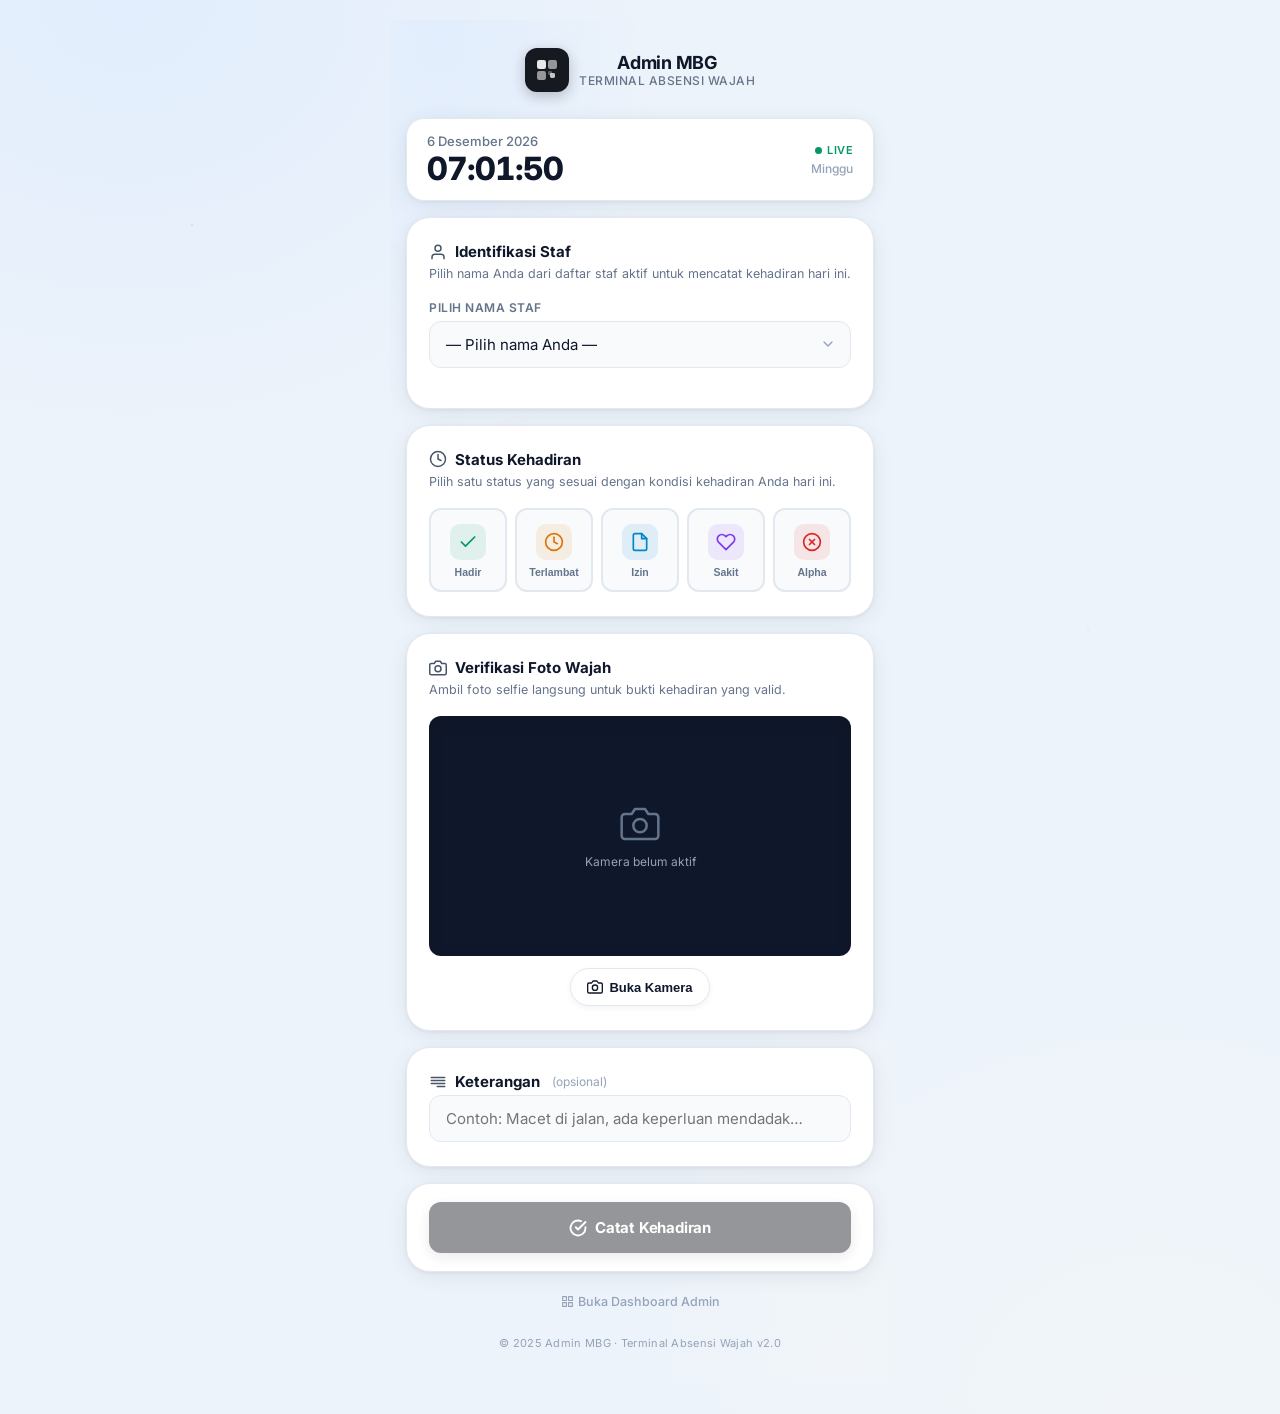
==== commit fcc5313c: "Feat: Add employment types (Kontrak, Non-Kontrak, Relawan) with smart expiry validation and filters" ====
--- a/absensi-terminal.html
+++ b/absensi-terminal.html
@@ -1135,7 +1135,8 @@
   aktif.forEach(s => {
     const opt = document.createElement('option');
     opt.value = s.id;
-    opt.textContent = s.nama + (s.jabatan ? ` — ${s.jabatan}` : '');
+    const tipe = s.tipePegawai ? ` [${s.tipePegawai}]` : '';
+    opt.textContent = s.nama + (s.jabatan ? ` — ${s.jabatan}` : '') + tipe;
     sel.appendChild(opt);
   });
 }
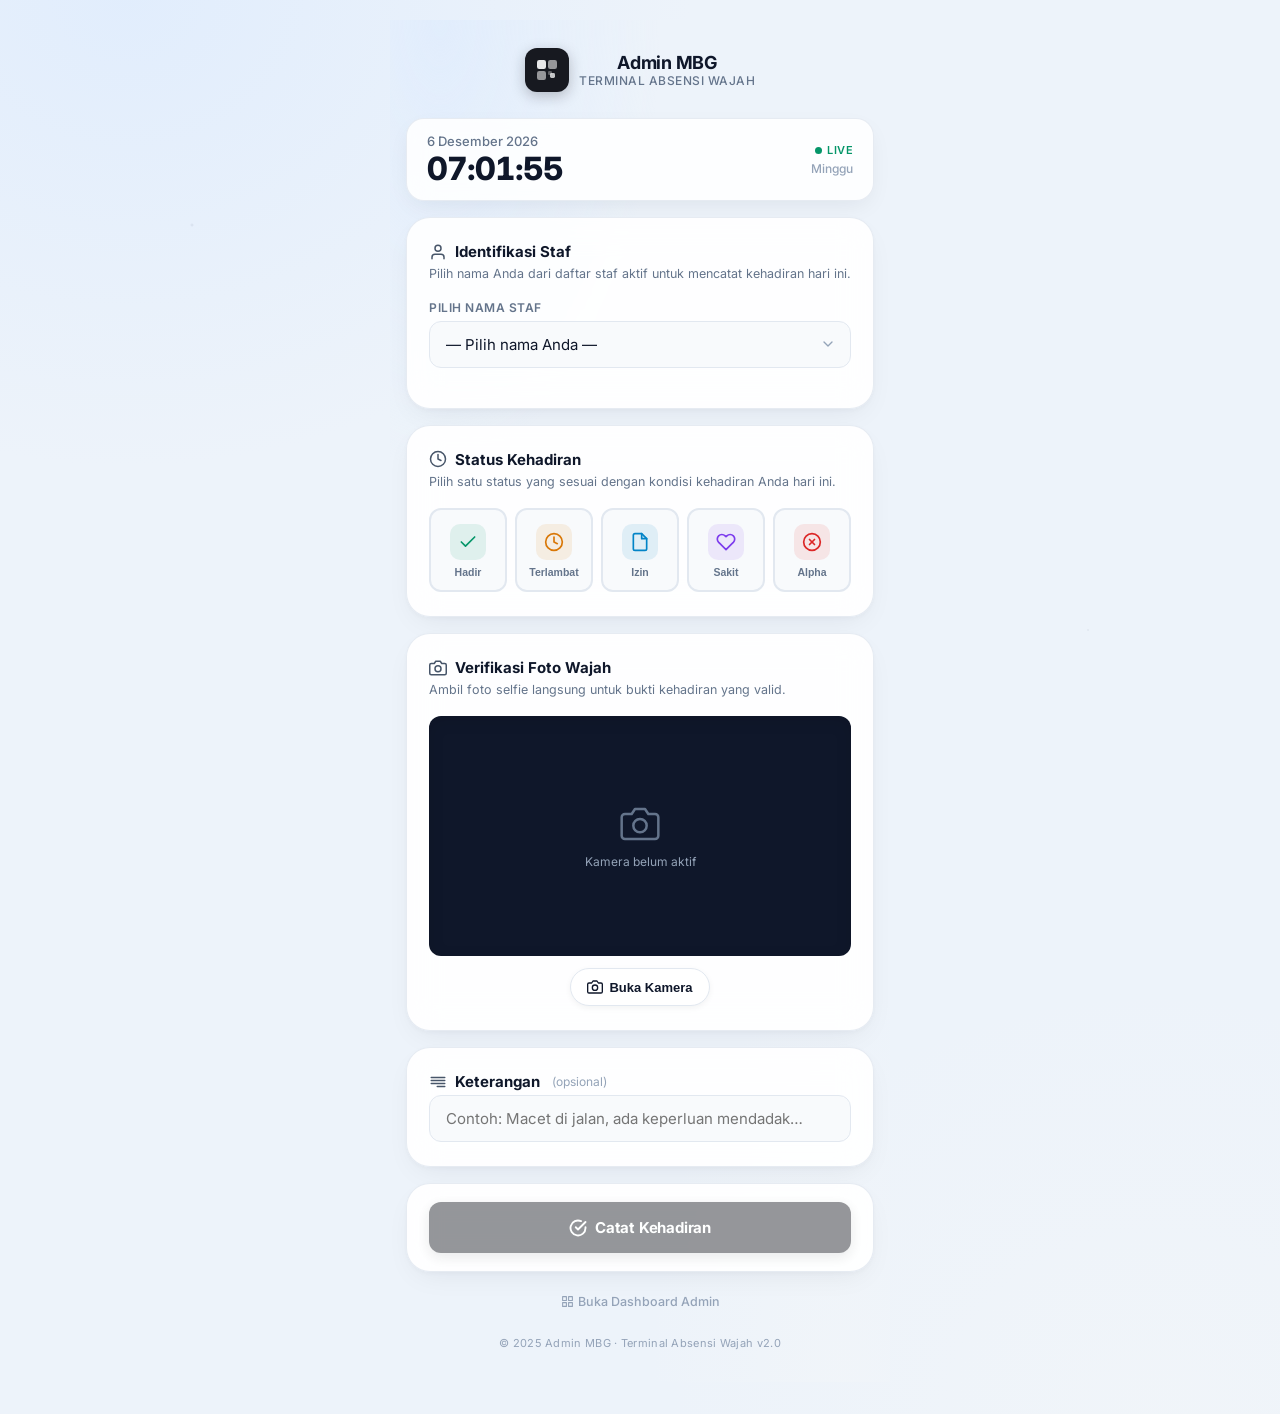
==== commit 2c742935: "UI: Add Glassmorphism finish, audio chime synthesis on attendance, haptic vibration, and micro-inter" ====
--- a/absensi-terminal.html
+++ b/absensi-terminal.html
@@ -122,11 +122,17 @@
       display: flex;
       align-items: center;
       justify-content: space-between;
-      background: var(--surface-card);
-      border: 1px solid var(--border-light);
+      background: rgba(255, 255, 255, 0.88);
+      backdrop-filter: blur(12px);
+      -webkit-backdrop-filter: blur(12px);
+      border: 1px solid rgba(226, 232, 240, 0.85);
       border-radius: var(--radius-lg);
       padding: 14px 20px;
-      box-shadow: var(--shadow-card);
+      box-shadow: 0 8px 24px -6px rgba(15, 23, 42, 0.08);
+      transition: all 0.2s;
+    }
+    .clock-pill:hover {
+      box-shadow: 0 12px 30px -8px rgba(15, 23, 42, 0.12);
     }
 
     .clock-left { display: flex; flex-direction: column; gap: 2px; }
@@ -178,14 +184,20 @@
     }
 
     /* ============================================================ */
-    /*  MAIN CARD                                                    */
+    /*  MAIN CARD & GLASSMORPHISM                                    */
     /* ============================================================ */
     .card {
-      background: var(--surface-card);
-      border: 1px solid var(--border-light);
+      background: rgba(255, 255, 255, 0.92);
+      backdrop-filter: blur(16px) saturate(160%);
+      -webkit-backdrop-filter: blur(16px) saturate(160%);
+      border: 1px solid rgba(226, 232, 240, 0.85);
       border-radius: var(--radius-xl);
       padding: 24px 22px;
-      box-shadow: var(--shadow-card);
+      box-shadow: 0 10px 30px -10px rgba(15, 23, 42, 0.08), 0 2px 6px rgba(15, 23, 42, 0.03);
+      transition: all 0.25s cubic-bezier(0.16, 1, 0.3, 1);
+    }
+    .card:hover {
+      box-shadow: 0 16px 36px -10px rgba(15, 23, 42, 0.12);
     }
 
     .card-title {
@@ -996,6 +1008,37 @@
 }
 
 /* ============================================================
+   AUDIO FEEDBACK & HAPTICS (PRO MICRO-INTERACTIONS)
+============================================================ */
+function playSuccessChime() {
+  try {
+    const audioCtx = new (window.AudioContext || window.webkitAudioContext)();
+    const osc = audioCtx.createOscillator();
+    const gain = audioCtx.createGain();
+
+    osc.type = 'sine';
+    // Melodi dua nada elegan (D5 -> G5)
+    osc.frequency.setValueAtTime(587.33, audioCtx.currentTime); // D5
+    osc.frequency.setValueAtTime(783.99, audioCtx.currentTime + 0.12); // G5
+
+    gain.gain.setValueAtTime(0.001, audioCtx.currentTime);
+    gain.gain.exponentialRampToValueAtTime(0.18, audioCtx.currentTime + 0.05);
+    gain.gain.exponentialRampToValueAtTime(0.001, audioCtx.currentTime + 0.45);
+
+    osc.connect(gain);
+    gain.connect(audioCtx.destination);
+
+    osc.start();
+    osc.stop(audioCtx.currentTime + 0.5);
+  } catch(e) {}
+
+  // Haptic feedback jika didukung device mobile
+  if (navigator.vibrate) {
+    navigator.vibrate([40, 60, 80]);
+  }
+}
+
+/* ============================================================
    CLOCK
 ============================================================ */
 const DAYS_ID = ['Minggu','Senin','Selasa','Rabu','Kamis','Jumat','Sabtu'];
@@ -1290,6 +1333,7 @@
   document.getElementById('success-subtitle').textContent =
     `Kehadiran ${staf.nama} telah berhasil diverifikasi pada ${jamStr}.`;
 
+  playSuccessChime(); // Bunyikan nada sukses & haptics pro
   showToast('Absensi wajah berhasil dicatat!');
   window.scrollTo({ top: 0, behavior: 'smooth' });
 }
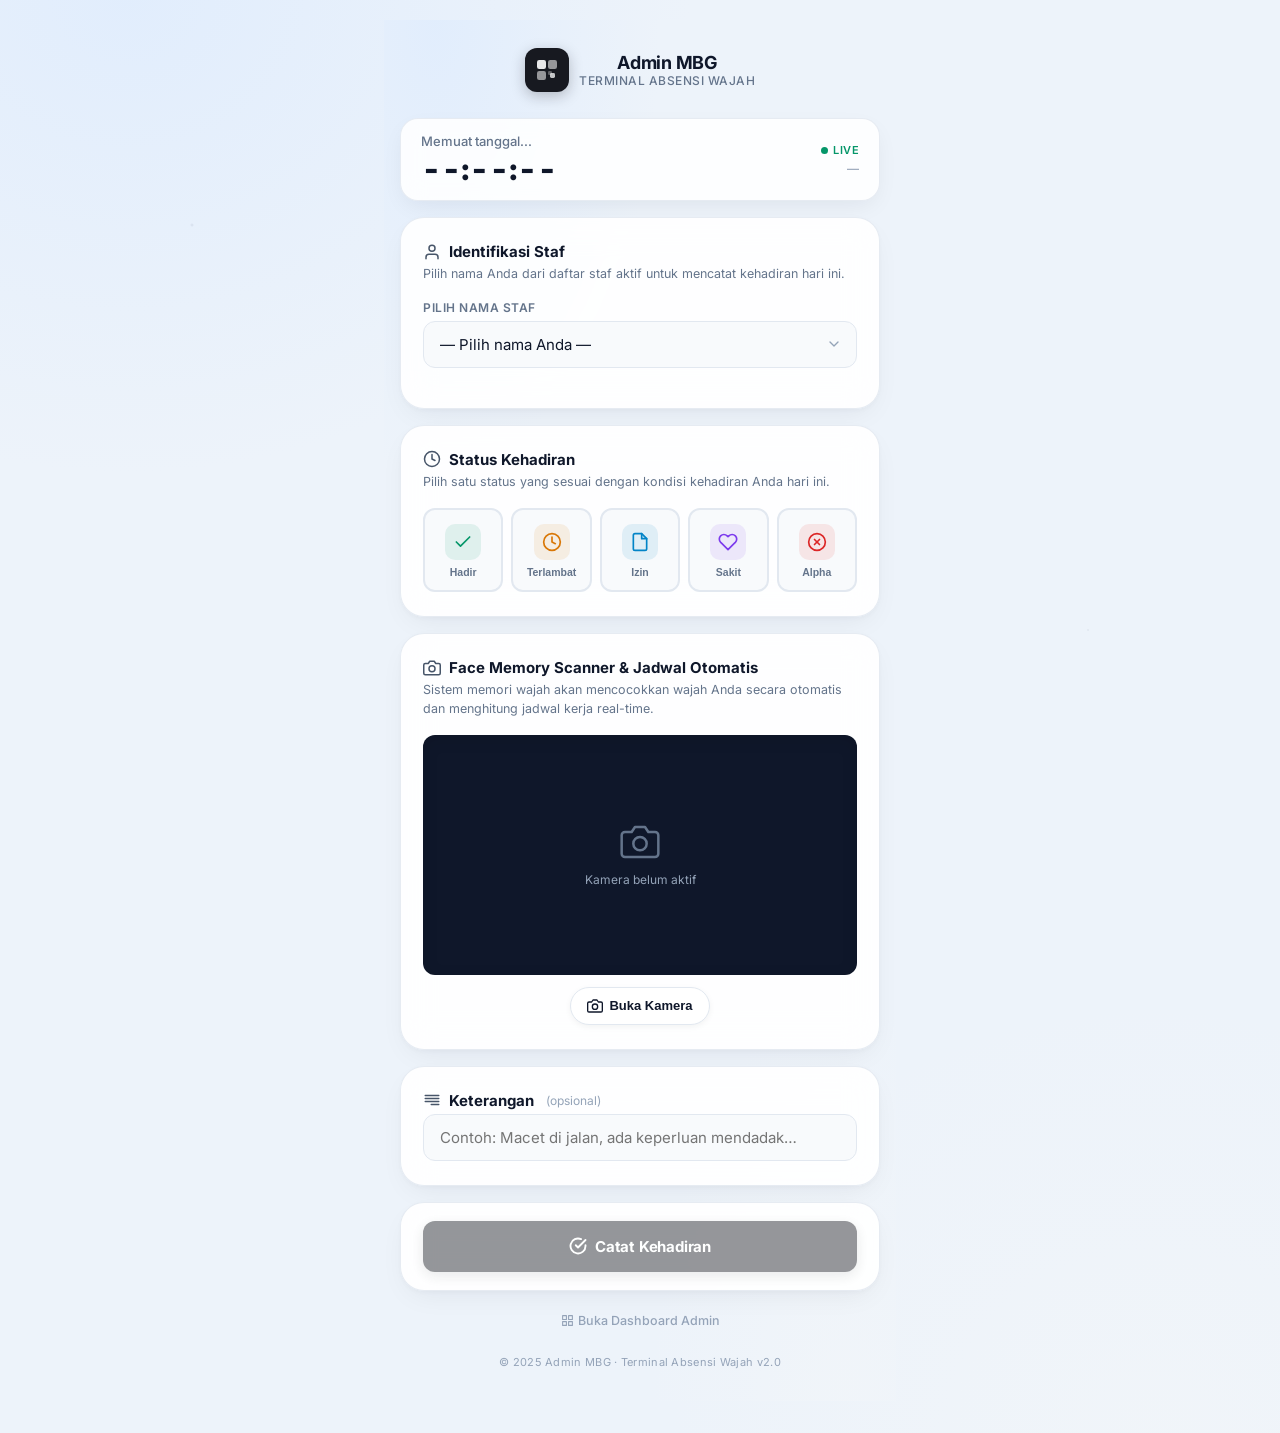
==== commit 13236837: "Feat: Add Face Memory Recognition & Automated Work Schedule Shift calculation (Hadir/Terlambat detec" ====
--- a/absensi-terminal.html
+++ b/absensi-terminal.html
@@ -817,9 +817,9 @@
       <svg width="18" height="18" viewBox="0 0 24 24" fill="none" stroke="#475569" stroke-width="2" stroke-linecap="round" stroke-linejoin="round">
         <path d="M23 19a2 2 0 0 1-2 2H3a2 2 0 0 1-2-2V8a2 2 0 0 1 2-2h4l2-3h6l2 3h4a2 2 0 0 1 2 2z"/><circle cx="12" cy="13" r="4"/>
       </svg>
-      Verifikasi Foto Wajah
+      Face Memory Scanner & Jadwal Otomatis
     </div>
-    <div class="card-desc">Ambil foto selfie langsung untuk bukti kehadiran yang valid.</div>
+    <div class="card-desc">Sistem memori wajah akan mencocokkan wajah Anda secara otomatis dan menghitung jadwal kerja real-time.</div>
 
     <div class="camera-container">
       <div id="cam-placeholder" class="camera-placeholder">
@@ -914,6 +914,10 @@
         <span class="info-value" id="s-jam">—</span>
       </div>
       <div class="info-row">
+        <span class="info-label">Jadwal Shift</span>
+        <span class="info-value" id="s-shift" style="color:var(--accent-blue)">—</span>
+      </div>
+      <div class="info-row">
         <span class="info-label">Status</span>
         <span class="info-value" id="s-status">—</span>
       </div>
@@ -1039,7 +1043,29 @@
 }
 
 /* ============================================================
-   CLOCK
+   FACE MEMORY & SCHEDULE MATCHING
+============================================================ */
+function calculateShiftStatus(jadwalStr, currentTimeStr) {
+  // Jadwal standar format: e.g. "Reguler (07:30 - 16:00)"
+  let targetHour = 7, targetMin = 30;
+  const match = (jadwalStr || '').match(/(\d{2}):(\d{2})/);
+  if (match) {
+    targetHour = parseInt(match[1], 10);
+    targetMin = parseInt(match[2], 10);
+  }
+
+  const [curH, curM] = currentTimeStr.split(':').map(Number);
+  const targetMinutes = targetHour * 60 + targetMin;
+  const currentMinutes = curH * 60 + curM;
+
+  // Toleransi 10 menit
+  if (currentMinutes <= targetMinutes + 10) {
+    return { status: 'Hadir', note: 'Tepat Waktu' };
+  } else {
+    const diff = currentMinutes - targetMinutes;
+    return { status: 'Terlambat', note: `Terlambat ${diff} menit (Jadwal: ${String(targetHour).padStart(2,'0')}:${String(targetMin).padStart(2,'0')})` };
+  }
+}
 ============================================================ */
 const DAYS_ID = ['Minggu','Senin','Selasa','Rabu','Kamis','Jumat','Sabtu'];
 const MONTHS_ID = ['Januari','Februari','Maret','April','Mei','Juni','Juli','Agustus','September','Oktober','November','Desember'];
@@ -1278,19 +1304,38 @@
   const recId = `${staf.id}|${today}`;
   DB.absensi = DB.absensi.filter(a => !( (a.stafId === selectedStafId || a.id === recId) && a.tanggal === today ));
 
+  // Smart schedule adjustment: Jika user memilih hadir tapi lewat jam shift, sesuaikan otomatis
+  let finalStatus = selectedStatus;
+  let finalKet = keteranganVal;
+  const shift = staf.jadwalShift || 'Reguler (07:30 - 16:00)';
+
+  if (selectedStatus === 'Hadir' || selectedStatus === 'Terlambat') {
+    const calc = calculateShiftStatus(shift, jamStr);
+    finalStatus = calc.status;
+    if (!finalKet) finalKet = calc.note;
+  }
+
   const record = {
     id:         recId,
     stafId:     staf.id,
     nama:       staf.nama,
     jabatan:    staf.jabatan || '',
+    jadwalShift: shift,
     tanggal:    today,
-    status:     selectedStatus,
-    keterangan: keteranganVal,
+    status:     finalStatus,
+    keterangan: finalKet,
     jam:        jamStr,
     jamMasuk:   jamStr,
     jamKeluar:  '',
     foto:       currentPhotoBase64 || '' // simpan foto wajah staf
   };
+
+  // Simpan foto ke memori staf jika staf belum memiliki foto master
+  if (currentPhotoBase64 && !staf.fotoMaster) {
+    staf.fotoMaster = currentPhotoBase64;
+    const stafIdx = DB.staf.findIndex(s => s.id === staf.id);
+    if (stafIdx !== -1) DB.staf[stafIdx].fotoMaster = currentPhotoBase64;
+  }
 
   DB.absensi.push(record);
   saveDB(DB);
@@ -1319,12 +1364,13 @@
   document.getElementById('s-tanggal').textContent  =
     `${now.getDate()} ${MONTHS_ID[now.getMonth()]} ${now.getFullYear()}`;
   document.getElementById('s-jam').textContent      = jamStr;
+  document.getElementById('s-shift').textContent    = shift;
   document.getElementById('s-status').innerHTML =
-    `<span class="badge-status badge-${selectedStatus}">${selectedStatus}</span>`;
+    `<span class="badge-status badge-${finalStatus}">${finalStatus}</span>`;
 
   const ketRow = document.getElementById('s-ket-row');
-  if (keteranganVal) {
-    document.getElementById('s-keterangan').textContent = keteranganVal;
+  if (finalKet) {
+    document.getElementById('s-keterangan').textContent = finalKet;
     ketRow.style.display = '';
   } else {
     ketRow.style.display = 'none';
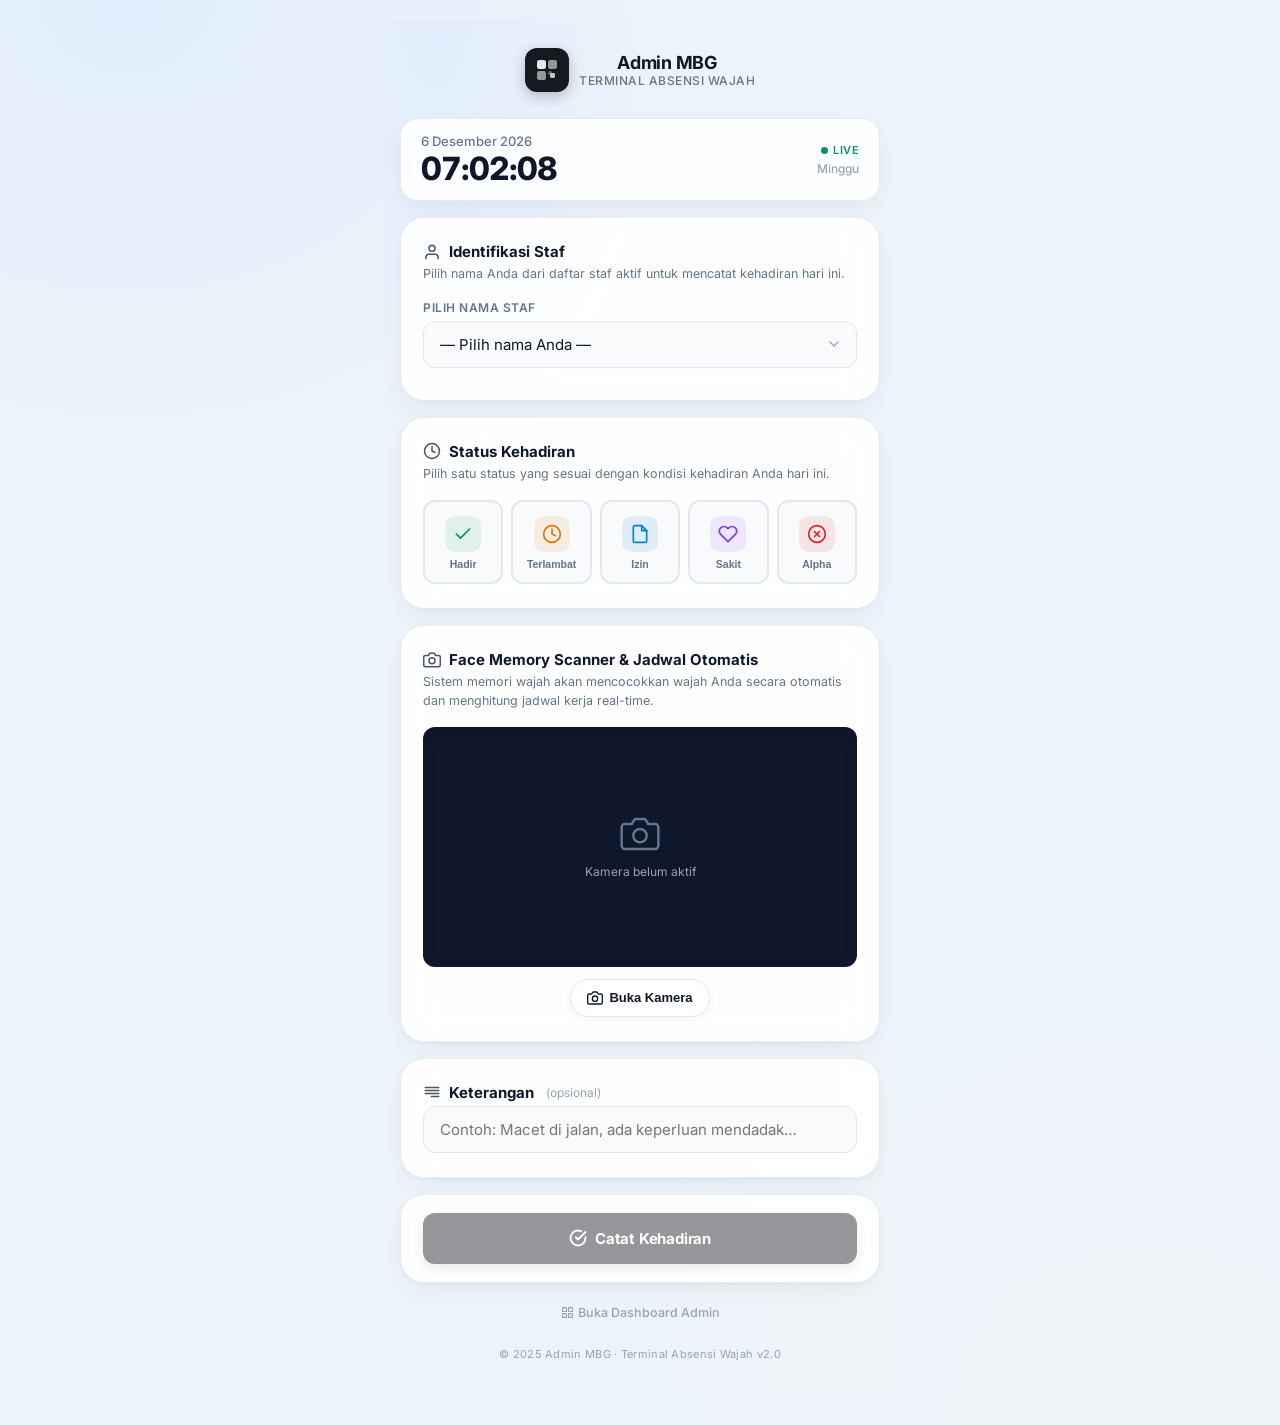
==== commit 32fef363: "Feat: Smart Clock-In/Clock-Out, Face Memory management tab in Dashboard, and enriched Shift exports" ====
--- a/absensi-terminal.html
+++ b/absensi-terminal.html
@@ -587,14 +587,21 @@
     }
     .staff-preview.show { display: flex; }
 
+    .staff-avatar-wrap {
+      position: relative;
+      flex-shrink: 0;
+    }
+
     .staff-avatar {
-      width: 42px; height: 42px;
+      width: 44px; height: 44px;
       border-radius: 12px;
       display: flex; align-items: center; justify-content: center;
       font-size: 15px;
       font-weight: 700;
       color: #fff;
       flex-shrink: 0;
+      border: 2px solid #fff;
+      box-shadow: 0 2px 8px rgba(0,0,0,0.08);
     }
     .staff-info-name {
       font-size: 14px;
@@ -605,6 +612,58 @@
       font-size: 12px;
       color: var(--text-muted);
       margin-top: 2px;
+    }
+
+    .badge-memori-yes {
+      display: inline-flex;
+      align-items: center;
+      gap: 4px;
+      font-size: 11px;
+      font-weight: 600;
+      padding: 2px 8px;
+      border-radius: 99px;
+      background: #dcfce7;
+      color: #15803d;
+      margin-top: 4px;
+    }
+    .badge-memori-no {
+      display: inline-flex;
+      align-items: center;
+      gap: 4px;
+      font-size: 11px;
+      font-weight: 600;
+      padding: 2px 8px;
+      border-radius: 99px;
+      background: #e0f2fe;
+      color: #0369a1;
+      margin-top: 4px;
+    }
+
+    .btn-mode {
+      padding: 10px 12px;
+      font-size: 13px;
+      font-weight: 600;
+      border: 1.5px solid var(--border-light);
+      background: #fff;
+      color: var(--text-muted);
+      border-radius: var(--radius-md);
+      cursor: pointer;
+      transition: all 0.18s;
+      display: flex;
+      align-items: center;
+      justify-content: center;
+      gap: 6px;
+      font-family: inherit;
+    }
+    .btn-mode:hover {
+      border-color: var(--border-focus);
+      color: var(--text-main);
+    }
+    .btn-mode.active {
+      background: var(--primary);
+      color: #fff;
+      border-color: var(--primary);
+      box-shadow: 0 2px 8px rgba(23,25,32,0.18);
     }
 
     /* ============================================================ */
@@ -718,22 +777,42 @@
     </div>
     <div class="card-desc">Pilih nama Anda dari daftar staf aktif untuk mencatat kehadiran hari ini.</div>
 
-    <div class="form-group">
+    <div class="form-group" style="margin-bottom:8px;">
       <label>Pilih Nama Staf</label>
       <select id="staf-select" onchange="onStafChange()">
         <option value="">— Pilih nama Anda —</option>
       </select>
       <div class="staff-preview" id="staff-preview">
-        <div class="staff-avatar" id="staff-avatar">?</div>
-        <div>
+        <div class="staff-avatar-wrap">
+          <div class="staff-avatar" id="staff-avatar">?</div>
+          <img id="staff-master-img" class="staff-avatar" style="display:none;object-fit:cover;" alt="Memori Wajah">
+        </div>
+        <div style="flex:1;min-width:0;">
           <div class="staff-info-name" id="staff-name-preview">—</div>
           <div class="staff-info-job" id="staff-job-preview">—</div>
+          <div id="staff-memory-badge"></div>
         </div>
       </div>
     </div>
 
+    <!-- Mode Absen: Masuk vs Pulang -->
+    <div id="mode-absen-box" style="display:none;margin-top:10px;padding:12px;background:#f8fafc;border-radius:12px;border:1px solid #e2e8f0;">
+      <div style="display:flex;justify-content:space-between;align-items:center;margin-bottom:8px;">
+        <span style="font-size:12px;font-weight:700;color:var(--text-main);">Tipe Absensi</span>
+        <span id="mode-auto-badge" style="font-size:11px;color:var(--accent-blue);font-weight:600;background:rgba(2,132,199,0.1);padding:2px 8px;border-radius:99px;">Otomatis Sesuai Shift</span>
+      </div>
+      <div style="display:grid;grid-template-columns:1fr 1fr;gap:8px;">
+        <button type="button" class="btn-mode active" id="btn-mode-masuk" onclick="setAbsenMode('masuk')">
+          🌅 Absen Masuk
+        </button>
+        <button type="button" class="btn-mode" id="btn-mode-pulang" onclick="setAbsenMode('pulang')">
+          🌇 Absen Pulang
+        </button>
+      </div>
+    </div>
+
     <!-- Duplicate warning will appear here -->
-    <div id="duplicate-warn" style="margin-bottom:12px;display:none;"></div>
+    <div id="duplicate-warn" style="margin-top:10px;display:none;"></div>
   </div>
 
   <!-- ===== STATUS CARD ===== -->
@@ -904,6 +983,10 @@
       <div class="info-row">
         <span class="info-label">Jabatan</span>
         <span class="info-value" id="s-jabatan">—</span>
+      </div>
+      <div class="info-row">
+        <span class="info-label">Tipe Presensi</span>
+        <span class="info-value" id="s-mode" style="font-weight:700;">—</span>
       </div>
       <div class="info-row">
         <span class="info-label">Tanggal</span>
@@ -1002,6 +1085,7 @@
 let selectedStatus = null;
 let currentPhotoBase64 = null;
 let mediaStream = null;
+let currentAbsenMode = 'masuk';
 let DB = loadDB();
 
 function nowTimeStr() {
@@ -1066,6 +1150,9 @@
     return { status: 'Terlambat', note: `Terlambat ${diff} menit (Jadwal: ${String(targetHour).padStart(2,'0')}:${String(targetMin).padStart(2,'0')})` };
   }
 }
+
+/* ============================================================
+   LIVE CLOCK
 ============================================================ */
 const DAYS_ID = ['Minggu','Senin','Selasa','Rabu','Kamis','Jumat','Sabtu'];
 const MONTHS_ID = ['Januari','Februari','Maret','April','Mei','Juni','Juli','Agustus','September','Oktober','November','Desember'];
@@ -1211,6 +1298,49 @@
 }
 
 /* ============================================================
+   MODE ABSENSI (MASUK VS PULANG)
+============================================================ */
+function setAbsenMode(mode) {
+  currentAbsenMode = mode;
+  const btnMasuk = document.getElementById('btn-mode-masuk');
+  const btnPulang = document.getElementById('btn-mode-pulang');
+  const btnSubmit = document.getElementById('btn-submit');
+  const statusCard = document.getElementById('status-card');
+
+  if (btnMasuk) btnMasuk.classList.toggle('active', mode === 'masuk');
+  if (btnPulang) btnPulang.classList.toggle('active', mode === 'pulang');
+
+  if (mode === 'pulang') {
+    // Mode pulang: default Hadir selesai dinas
+    if (!selectedStatus) {
+      selectedStatus = 'Hadir';
+      const hadirBtn = document.querySelector('.status-btn[data-s="Hadir"]');
+      if (hadirBtn) hadirBtn.classList.add('active');
+    }
+    if (statusCard) statusCard.style.opacity = '0.7';
+    if (btnSubmit) {
+      btnSubmit.innerHTML = `
+        <svg width="18" height="18" viewBox="0 0 24 24" fill="none" stroke="currentColor" stroke-width="2.5" stroke-linecap="round" stroke-linejoin="round">
+          <path d="M14 2H6a2 2 0 0 0-2 2v16a2 2 0 0 0 2 2h12a2 2 0 0 0 2-2V8z"/><polyline points="14 2 14 8 20 8"/><polyline points="9 15 12 18 15 15"/>
+        </svg>
+        Catat Absen Pulang (Jam Keluar)
+      `;
+    }
+  } else {
+    if (statusCard) statusCard.style.opacity = '1';
+    if (btnSubmit) {
+      btnSubmit.innerHTML = `
+        <svg width="18" height="18" viewBox="0 0 24 24" fill="none" stroke="currentColor" stroke-width="2.5" stroke-linecap="round" stroke-linejoin="round">
+          <path d="M22 11.08V12a10 10 0 1 1-5.93-9.14"/><polyline points="22 4 12 14.01 9 11.01"/>
+        </svg>
+        Catat Kehadiran (Jam Masuk)
+      `;
+    }
+  }
+  checkSubmitReady();
+}
+
+/* ============================================================
    ON STAF CHANGE
 ============================================================ */
 function onStafChange() {
@@ -1220,10 +1350,12 @@
 
   const preview = document.getElementById('staff-preview');
   const dupWarn = document.getElementById('duplicate-warn');
+  const modeBox = document.getElementById('mode-absen-box');
 
   if (!id) {
     preview.classList.remove('show');
     dupWarn.style.display = 'none';
+    if (modeBox) modeBox.style.display = 'none';
     checkSubmitReady();
     return;
   }
@@ -1231,32 +1363,73 @@
   const staf = DB.staf.find(s => s.id === id);
   if (!staf) return;
 
-  /* Show avatar preview */
+  /* Show avatar preview & check Face Memory */
   const av = document.getElementById('staff-avatar');
-  av.style.background = avatarColor(staf.nama);
-  av.textContent = (staf.nama || '?').charAt(0).toUpperCase();
+  const masterImg = document.getElementById('staff-master-img');
+  const memBadge = document.getElementById('staff-memory-badge');
+
+  if (staf.fotoMaster) {
+    av.style.display = 'none';
+    masterImg.src = staf.fotoMaster;
+    masterImg.style.display = 'block';
+    memBadge.innerHTML = `<span class="badge-memori-yes">🟢 Memori Wajah Terdaftar</span>`;
+  } else {
+    masterImg.style.display = 'none';
+    av.style.display = 'flex';
+    av.style.background = avatarColor(staf.nama);
+    av.textContent = (staf.nama || '?').charAt(0).toUpperCase();
+    memBadge.innerHTML = `<span class="badge-memori-no">🔵 Memori Baru (Auto-Simpan)</span>`;
+  }
+
   document.getElementById('staff-name-preview').textContent = staf.nama;
-  document.getElementById('staff-job-preview').textContent  = staf.jabatan || '—';
+  const shiftText = staf.jadwalShift ? ` · ${staf.jadwalShift}` : '';
+  document.getElementById('staff-job-preview').textContent  = (staf.jabatan || '—') + shiftText;
   preview.classList.add('show');
-
-  /* Duplicate check */
+  if (modeBox) modeBox.style.display = 'block';
+
+  /* Duplicate / Shift Check */
   const today = todayStr();
   const existing = DB.absensi.find(a => (a.stafId === id || a.id === `${id}|${today}`) && a.tanggal === today);
+
   if (existing) {
-    dupWarn.style.display = 'block';
-    const existingJam = existing.jam || existing.jamMasuk || '-';
-    dupWarn.innerHTML = `
-      <div class="alert alert-warn">
-        <svg width="16" height="16" viewBox="0 0 24 24" fill="none" stroke="currentColor" stroke-width="2" stroke-linecap="round" stroke-linejoin="round" style="flex-shrink:0;margin-top:1px">
-          <path d="M10.29 3.86L1.82 18a2 2 0 0 0 1.71 3h16.94a2 2 0 0 0 1.71-3L13.71 3.86a2 2 0 0 0-3.42 0z"/><line x1="12" y1="9" x2="12" y2="13"/><line x1="12" y1="17" x2="12.01" y2="17"/>
-        </svg>
-        <div><b>${staf.nama}</b> sudah tercatat hadir hari ini dengan status <b>${existing.status || 'Tercatat'}</b> pada jam <b>${existingJam}</b>. Submisi baru akan memperbarui data hari ini.</div>
-      </div>`;
+    const existingJam = existing.jamMasuk || existing.jam || '-';
+    const existingKeluar = existing.jamKeluar || '';
+
+    if (!existingKeluar) {
+      // Sudah ada jam masuk hari ini -> Otomatis alihkan ke Absen Pulang
+      setAbsenMode('pulang');
+      dupWarn.style.display = 'block';
+      dupWarn.innerHTML = `
+        <div class="alert alert-warn" style="margin-top:10px;">
+          <svg width="16" height="16" viewBox="0 0 24 24" fill="none" stroke="currentColor" stroke-width="2" stroke-linecap="round" stroke-linejoin="round" style="flex-shrink:0;margin-top:1px">
+            <circle cx="12" cy="12" r="10"/><polyline points="12 6 12 12 16 14"/>
+          </svg>
+          <div>
+            <b>${staf.nama}</b> telah absen masuk pada <b>${existingJam}</b> (${existing.status}).
+            <div style="font-size:11.5px;color:var(--text-muted);margin-top:2px;">Sistem otomatis mengarahkan ke <b>Absen Pulang (Jam Keluar)</b>.</div>
+          </div>
+        </div>`;
+    } else {
+      // Sudah lengkap masuk dan pulang
+      setAbsenMode('masuk');
+      dupWarn.style.display = 'block';
+      dupWarn.innerHTML = `
+        <div class="alert alert-warn" style="margin-top:10px;">
+          <svg width="16" height="16" viewBox="0 0 24 24" fill="none" stroke="currentColor" stroke-width="2" stroke-linecap="round" stroke-linejoin="round" style="flex-shrink:0;margin-top:1px">
+            <path d="M10.29 3.86L1.82 18a2 2 0 0 0 1.71 3h16.94a2 2 0 0 0 1.71-3L13.71 3.86a2 2 0 0 0-3.42 0z"/>
+          </svg>
+          <div>
+            <b>${staf.nama}</b> sudah lengkap: Masuk (${existingJam}) & Pulang (${existingKeluar}).
+            Submisi ulang akan memperbarui data kehadiran hari ini.
+          </div>
+        </div>`;
+    }
   } else {
+    setAbsenMode('masuk');
     dupWarn.style.display = 'none';
   }
 
-  // Otomatis buka kamera jika belum aktif untuk memudahkan staf
+  // Otomatis buka kamera jika belum aktif untuk kenyamanan staf
   if (!mediaStream && !currentPhotoBase64) {
     startCamera();
   }
@@ -1279,14 +1452,19 @@
 ============================================================ */
 function checkSubmitReady() {
   const btn = document.getElementById('btn-submit');
-  btn.disabled = !(selectedStafId && selectedStatus);
+  if (currentAbsenMode === 'pulang') {
+    btn.disabled = !selectedStafId;
+  } else {
+    btn.disabled = !(selectedStafId && selectedStatus);
+  }
 }
 
 /* ============================================================
    SUBMIT ABSENSI
 ============================================================ */
 function submitAbsensi() {
-  if (!selectedStafId || !selectedStatus) return;
+  if (!selectedStafId) return;
+  if (currentAbsenMode === 'masuk' && !selectedStatus) return;
 
   DB = loadDB(); /* fresh read */
   const staf = DB.staf.find(s => s.id === selectedStafId);
@@ -1297,49 +1475,81 @@
 
   const today  = todayStr();
   const now    = new Date();
-  const jamStr = nowTimeStr(); // format konsisten HH:mm agar cocok 100% dengan input time di dashboard
+  const jamStr = nowTimeStr(); // format konsisten HH:mm
   const keteranganVal = document.getElementById('keterangan').value.trim();
-
-  /* Remove old record if duplicate to stay sync with both ID schemes */
   const recId = `${staf.id}|${today}`;
-  DB.absensi = DB.absensi.filter(a => !( (a.stafId === selectedStafId || a.id === recId) && a.tanggal === today ));
-
-  // Smart schedule adjustment: Jika user memilih hadir tapi lewat jam shift, sesuaikan otomatis
-  let finalStatus = selectedStatus;
+  const shift = staf.jadwalShift || 'Reguler (07:30 - 16:00)';
+
+  let existing = DB.absensi.find(a => (a.stafId === selectedStafId || a.id === recId) && a.tanggal === today);
+  let finalStatus = selectedStatus || 'Hadir';
   let finalKet = keteranganVal;
-  const shift = staf.jadwalShift || 'Reguler (07:30 - 16:00)';
-
-  if (selectedStatus === 'Hadir' || selectedStatus === 'Terlambat') {
-    const calc = calculateShiftStatus(shift, jamStr);
-    finalStatus = calc.status;
-    if (!finalKet) finalKet = calc.note;
-  }
-
-  const record = {
-    id:         recId,
-    stafId:     staf.id,
-    nama:       staf.nama,
-    jabatan:    staf.jabatan || '',
-    jadwalShift: shift,
-    tanggal:    today,
-    status:     finalStatus,
-    keterangan: finalKet,
-    jam:        jamStr,
-    jamMasuk:   jamStr,
-    jamKeluar:  '',
-    foto:       currentPhotoBase64 || '' // simpan foto wajah staf
-  };
-
-  // Simpan foto ke memori staf jika staf belum memiliki foto master
+
+  if (currentAbsenMode === 'pulang') {
+    // Mode Pulang (Catat Jam Keluar)
+    if (existing) {
+      existing.jamKeluar = jamStr;
+      if (currentPhotoBase64) existing.fotoKeluar = currentPhotoBase64;
+      if (finalKet) {
+        existing.keterangan = existing.keterangan ? `${existing.keterangan} | Pulang: ${finalKet}` : `Pulang: ${finalKet}`;
+      }
+      finalStatus = existing.status || 'Hadir';
+      finalKet = existing.keterangan || `Pulang pada ${jamStr}`;
+    } else {
+      // Belum ada data masuk hari ini, buat record baru dengan jam pulang
+      const record = {
+        id:         recId,
+        stafId:     staf.id,
+        nama:       staf.nama,
+        jabatan:    staf.jabatan || '',
+        jadwalShift: shift,
+        tanggal:    today,
+        status:     'Hadir',
+        keterangan: finalKet ? `Langsung Pulang: ${finalKet}` : 'Absen Pulang',
+        jam:        jamStr,
+        jamMasuk:   '',
+        jamKeluar:  jamStr,
+        foto:       currentPhotoBase64 || (staf.fotoMaster || '')
+      };
+      DB.absensi.push(record);
+      finalStatus = 'Hadir';
+      if (!finalKet) finalKet = 'Absen Pulang';
+    }
+  } else {
+    // Mode Masuk (Catat Jam Masuk)
+    if (selectedStatus === 'Hadir' || selectedStatus === 'Terlambat') {
+      const calc = calculateShiftStatus(shift, jamStr);
+      finalStatus = calc.status;
+      if (!finalKet) finalKet = calc.note;
+    }
+
+    const prevKeluar = existing?.jamKeluar || '';
+    DB.absensi = DB.absensi.filter(a => !( (a.stafId === selectedStafId || a.id === recId) && a.tanggal === today ));
+
+    const record = {
+      id:         recId,
+      stafId:     staf.id,
+      nama:       staf.nama,
+      jabatan:    staf.jabatan || '',
+      jadwalShift: shift,
+      tanggal:    today,
+      status:     finalStatus,
+      keterangan: finalKet,
+      jam:        jamStr,
+      jamMasuk:   jamStr,
+      jamKeluar:  prevKeluar,
+      foto:       currentPhotoBase64 || (staf.fotoMaster || '')
+    };
+    DB.absensi.push(record);
+  }
+
+  // Simpan foto ke memori staf jika belum memiliki foto master
   if (currentPhotoBase64 && !staf.fotoMaster) {
     staf.fotoMaster = currentPhotoBase64;
     const stafIdx = DB.staf.findIndex(s => s.id === staf.id);
     if (stafIdx !== -1) DB.staf[stafIdx].fotoMaster = currentPhotoBase64;
   }
 
-  DB.absensi.push(record);
   saveDB(DB);
-
   stopCamera();
 
   /* ---- Show success screen ---- */
@@ -1354,6 +1564,10 @@
     document.getElementById('success-photo-img').src = currentPhotoBase64;
     photoWrap.style.display = 'block';
     ring.style.display = 'none';
+  } else if (staf.fotoMaster) {
+    document.getElementById('success-photo-img').src = staf.fotoMaster;
+    photoWrap.style.display = 'block';
+    ring.style.display = 'none';
   } else {
     photoWrap.style.display = 'none';
     ring.style.display = 'flex';
@@ -1361,6 +1575,7 @@
 
   document.getElementById('s-nama').textContent     = staf.nama;
   document.getElementById('s-jabatan').textContent  = staf.jabatan || '—';
+  document.getElementById('s-mode').textContent     = currentAbsenMode === 'pulang' ? '🌇 Absen Pulang (Jam Keluar)' : '🌅 Absen Masuk';
   document.getElementById('s-tanggal').textContent  =
     `${now.getDate()} ${MONTHS_ID[now.getMonth()]} ${now.getFullYear()}`;
   document.getElementById('s-jam').textContent      = jamStr;
@@ -1376,11 +1591,12 @@
     ketRow.style.display = 'none';
   }
 
+  const modeText = currentAbsenMode === 'pulang' ? 'kepulangan' : 'kehadiran';
   document.getElementById('success-subtitle').textContent =
-    `Kehadiran ${staf.nama} telah berhasil diverifikasi pada ${jamStr}.`;
-
-  playSuccessChime(); // Bunyikan nada sukses & haptics pro
-  showToast('Absensi wajah berhasil dicatat!');
+    `Data ${modeText} ${staf.nama} telah berhasil diverifikasi pada ${jamStr}.`;
+
+  playSuccessChime(); // Bunyikan nada audio & getar haptic
+  showToast(currentAbsenMode === 'pulang' ? 'Absen pulang berhasil dicatat! 👋' : 'Absen wajah berhasil dicatat! ✓');
   window.scrollTo({ top: 0, behavior: 'smooth' });
 }
 
@@ -1393,10 +1609,37 @@
   selectedStafId = null;
   selectedStatus = null;
   currentPhotoBase64 = null;
+  currentAbsenMode = 'masuk';
 
   document.getElementById('staf-select').value = '';
   document.getElementById('keterangan').value  = '';
   document.getElementById('staff-preview').classList.remove('show');
+  const modeBox = document.getElementById('mode-absen-box');
+  if (modeBox) modeBox.style.display = 'none';
+  const masterImg = document.getElementById('staff-master-img');
+  if (masterImg) masterImg.style.display = 'none';
+  const memBadge = document.getElementById('staff-memory-badge');
+  if (memBadge) memBadge.innerHTML = '';
+  const av = document.getElementById('staff-avatar');
+  if (av) { av.style.display = 'flex'; av.textContent = '?'; av.style.background = '#64748b'; }
+
+  const statusCard = document.getElementById('status-card');
+  if (statusCard) statusCard.style.opacity = '1';
+  const btnMasuk = document.getElementById('btn-mode-masuk');
+  const btnPulang = document.getElementById('btn-mode-pulang');
+  if (btnMasuk) btnMasuk.classList.add('active');
+  if (btnPulang) btnPulang.classList.remove('active');
+
+  const btnSubmit = document.getElementById('btn-submit');
+  if (btnSubmit) {
+    btnSubmit.innerHTML = `
+      <svg width="18" height="18" viewBox="0 0 24 24" fill="none" stroke="currentColor" stroke-width="2.5" stroke-linecap="round" stroke-linejoin="round">
+        <path d="M22 11.08V12a10 10 0 1 1-5.93-9.14"/><polyline points="22 4 12 14.01 9 11.01"/>
+      </svg>
+      Catat Kehadiran (Jam Masuk)
+    `;
+  }
+
   document.getElementById('duplicate-warn').style.display = 'none';
   document.getElementById('submit-alert').style.display   = 'none';
   document.querySelectorAll('.status-btn').forEach(b => b.classList.remove('active'));
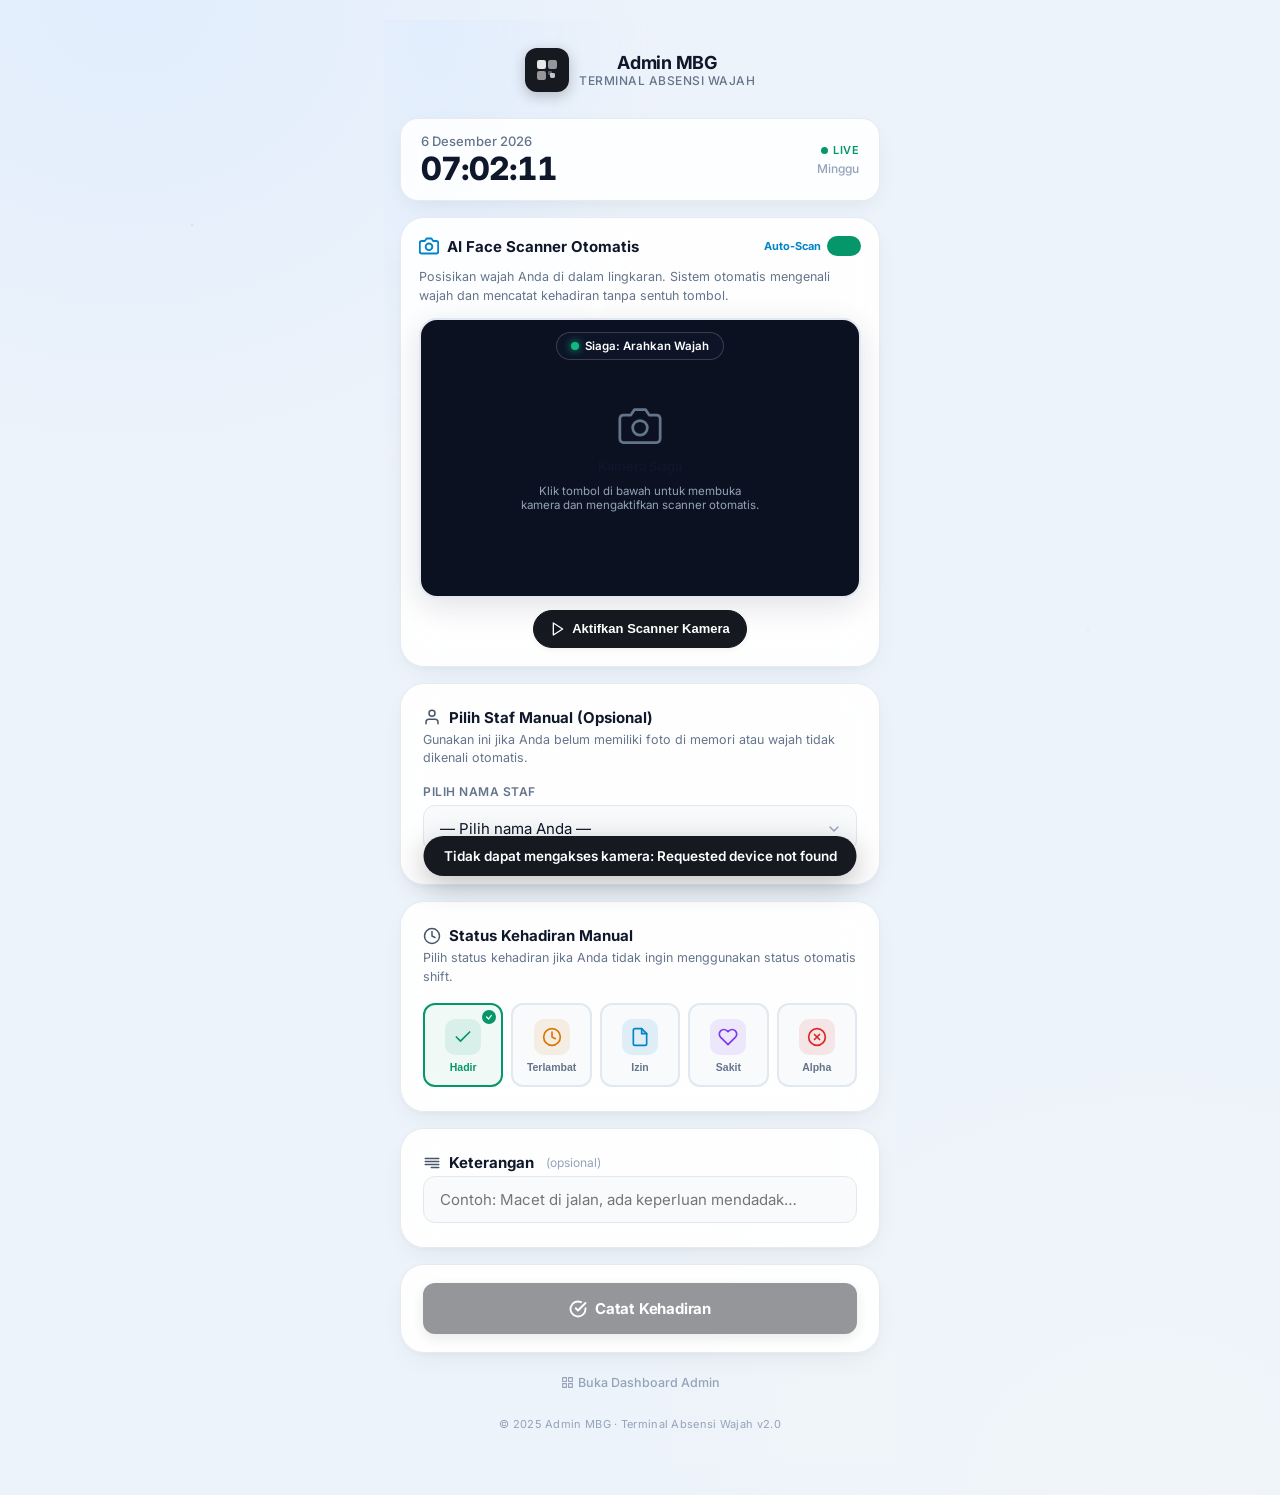
==== commit 36acd102: "Feat: Instant AI Face Scan with Auto-Detection and hands-free automatic attendance" ====
--- a/absensi-terminal.html
+++ b/absensi-terminal.html
@@ -336,21 +336,31 @@
     .status-btn.active[data-s="Alpha"]     .s-check { background: var(--accent-red); }
 
     /* ============================================================ */
-    /*  CAMERA PREVIEW & PHOTO CAPTURE                               */
+    /*  CAMERA PREVIEW & AI SCANNER                                  */
     /* ============================================================ */
     .camera-container {
       position: relative;
       width: 100%;
-      height: 240px;
-      background: #0f172a;
-      border-radius: var(--radius-md);
+      height: 280px;
+      background: #0b1120;
+      border-radius: var(--radius-lg);
       overflow: hidden;
       display: flex;
       flex-direction: column;
       align-items: center;
       justify-content: center;
-      box-shadow: 0 4px 16px rgba(0,0,0,0.1) inset;
+      box-shadow: 0 8px 30px rgba(15,23,42,0.12);
       margin-bottom: 12px;
+      border: 2px solid var(--border-light);
+      transition: all 0.3s;
+    }
+    .camera-container.scanning {
+      border-color: #38bdf8;
+      box-shadow: 0 0 20px rgba(56, 189, 248, 0.25);
+    }
+    .camera-container.detected {
+      border-color: #059669;
+      box-shadow: 0 0 25px rgba(5, 150, 105, 0.45);
     }
     #camera-video, #photo-preview {
       width: 100%;
@@ -363,13 +373,64 @@
     }
     .camera-overlay-frame {
       position: absolute;
-      inset: 16px;
-      border: 2px dashed rgba(255,255,255,0.45);
-      border-radius: 16px;
+      inset: 0;
       pointer-events: none;
       display: flex;
       align-items: center;
       justify-content: center;
+      z-index: 1;
+    }
+    .face-target-oval {
+      width: 160px;
+      height: 200px;
+      border: 2px dashed rgba(255,255,255,0.7);
+      border-radius: 50% 50% 45% 45%;
+      box-shadow: 0 0 0 9999px rgba(15,23,42,0.35);
+      position: relative;
+      transition: all 0.3s cubic-bezier(0.34,1.56,0.64,1);
+    }
+    .face-target-oval.locked {
+      border-color: #10b981;
+      border-style: solid;
+      border-width: 3.5px;
+      box-shadow: 0 0 30px rgba(16,185,129,0.85), 0 0 0 9999px rgba(15,23,42,0.4);
+      transform: scale(1.05);
+    }
+    .scan-laser-bar {
+      position: absolute;
+      left: 8%;
+      right: 8%;
+      height: 3px;
+      background: linear-gradient(90deg, transparent, #38bdf8, #0284c7, #38bdf8, transparent);
+      box-shadow: 0 0 10px #38bdf8, 0 0 20px #0284c7;
+      animation: laserSweep 2s ease-in-out infinite alternate;
+      border-radius: 99px;
+    }
+    @keyframes laserSweep {
+      0% { top: 12%; opacity: 0.2; }
+      50% { opacity: 1; }
+      100% { top: 88%; opacity: 0.2; }
+    }
+    .scanner-live-pill {
+      position: absolute;
+      top: 12px;
+      left: 50%;
+      transform: translateX(-50%);
+      background: rgba(15, 23, 42, 0.78);
+      backdrop-filter: blur(8px);
+      -webkit-backdrop-filter: blur(8px);
+      color: #fff;
+      padding: 6px 14px;
+      border-radius: 99px;
+      font-size: 11.5px;
+      font-weight: 600;
+      display: flex;
+      align-items: center;
+      gap: 6px;
+      border: 1px solid rgba(255,255,255,0.18);
+      z-index: 2;
+      transition: all 0.3s;
+      white-space: nowrap;
     }
     .camera-placeholder {
       display: flex;
@@ -401,6 +462,7 @@
       display: flex;
       gap: 8px;
       justify-content: center;
+      flex-wrap: wrap;
     }
 
     /* ============================================================ */
@@ -767,15 +829,133 @@
     </div>
   </div>
 
-  <!-- ===== FORM CARD ===== -->
+  <!-- ===== FOTO WAJAH CARD (SCANNER UTAMA) ===== -->
+  <div class="card" id="camera-card" style="padding:18px;">
+    <div style="display:flex;justify-content:space-between;align-items:center;margin-bottom:12px;">
+      <div class="card-title" style="margin-bottom:0;">
+        <svg width="20" height="20" viewBox="0 0 24 24" fill="none" stroke="#0284c7" stroke-width="2.2" stroke-linecap="round" stroke-linejoin="round">
+          <path d="M23 19a2 2 0 0 1-2 2H3a2 2 0 0 1-2-2V8a2 2 0 0 1 2-2h4l2-3h6l2 3h4a2 2 0 0 1 2 2z"/><circle cx="12" cy="13" r="4"/>
+        </svg>
+        AI Face Scanner Otomatis
+      </div>
+      <div style="display:flex;align-items:center;gap:6px;">
+        <span style="font-size:11px;font-weight:700;color:var(--accent-blue);">Auto-Scan</span>
+        <label style="position:relative;display:inline-block;width:34px;height:20px;">
+          <input type="checkbox" id="chk-autoscan" checked onchange="toggleAutoScan(this.checked)" style="opacity:0;width:0;height:0;">
+          <span style="position:absolute;cursor:pointer;top:0;left:0;right:0;bottom:0;background:#059669;transition:.3s;border-radius:34px;" id="autoscan-slider"></span>
+        </label>
+      </div>
+    </div>
+    <div class="card-desc" style="margin-bottom:12px;">Posisikan wajah Anda di dalam lingkaran. Sistem otomatis mengenali wajah dan mencatat kehadiran tanpa sentuh tombol.</div>
+
+    <div class="camera-container" id="camera-box">
+      <!-- Live Pill Info -->
+      <div id="scanner-pill" class="scanner-live-pill">
+        <span id="scanner-dot" style="width:8px;height:8px;border-radius:50%;background:#10b981;display:inline-block;box-shadow:0 0 8px #10b981;"></span>
+        <span id="scanner-status-text">Siaga: Arahkan Wajah</span>
+      </div>
+
+      <div id="cam-placeholder" class="camera-placeholder">
+        <svg width="44" height="44" viewBox="0 0 24 24" fill="none" stroke="#64748b" stroke-width="1.5" stroke-linecap="round" stroke-linejoin="round">
+          <path d="M23 19a2 2 0 0 1-2 2H3a2 2 0 0 1-2-2V8a2 2 0 0 1 2-2h4l2-3h6l2 3h4a2 2 0 0 1 2 2z"/><circle cx="12" cy="13" r="4"/>
+        </svg>
+        <div style="font-size:13px;font-weight:600;color:var(--text-main);">Kamera Siaga</div>
+        <div style="font-size:11.5px;color:#94a3b8;max-width:240px;">Klik tombol di bawah untuk membuka kamera dan mengaktifkan scanner otomatis.</div>
+      </div>
+
+      <video id="camera-video" playsinline autoplay muted style="display:none;"></video>
+      <img id="photo-preview" alt="Foto Wajah">
+      
+      <div id="camera-overlay" class="camera-overlay-frame" style="display:none;">
+        <div id="face-target" class="face-target-oval">
+          <div class="scan-laser-bar"></div>
+        </div>
+      </div>
+    </div>
+
+    <!-- Hidden canvas for capturing frame -->
+    <canvas id="photo-canvas" style="display:none;"></canvas>
+
+    <div class="cam-btn-group">
+      <button type="button" class="btn-cam-action" id="btn-start-cam" onclick="startCamera()" style="background:var(--primary);color:#fff;border-color:var(--primary);">
+        <svg width="16" height="16" viewBox="0 0 24 24" fill="none" stroke="currentColor" stroke-width="2" stroke-linecap="round" stroke-linejoin="round">
+          <polygon points="5 3 19 12 5 21 5 3"/>
+        </svg>
+        Aktifkan Scanner Kamera
+      </button>
+      <button type="button" class="btn-cam-action" id="btn-scan-now" onclick="triggerManualScan()" style="display:none;background:#0284c7;color:#fff;border-color:#0284c7;">
+        <svg width="15" height="15" viewBox="0 0 24 24" fill="none" stroke="currentColor" stroke-width="2" stroke-linecap="round" stroke-linejoin="round">
+          <circle cx="11" cy="11" r="8"/><line x1="21" y1="21" x2="16.65" y2="16.65"/>
+        </svg>
+        Scan Sekarang
+      </button>
+      <button type="button" class="btn-cam-action" id="btn-snap-cam" onclick="takeSnapshot()" style="display:none;">
+        <svg width="15" height="15" viewBox="0 0 24 24" fill="none" stroke="currentColor" stroke-width="2" stroke-linecap="round" stroke-linejoin="round">
+          <circle cx="12" cy="12" r="10"/><circle cx="12" cy="12" r="3"/>
+        </svg>
+        Jepret Foto
+      </button>
+      <button type="button" class="btn-cam-action" id="btn-retake-cam" onclick="retakePhoto()" style="display:none;">
+        <svg width="14" height="14" viewBox="0 0 24 24" fill="none" stroke="currentColor" stroke-width="2" stroke-linecap="round" stroke-linejoin="round">
+          <polyline points="1 4 1 10 7 10"/><path d="M3.51 15a9 9 0 1 0 .49-3"/>
+        </svg>
+        Scan Ulang
+      </button>
+    </div>
+  </div>
+
+  <!-- ===== MATCH DETECTED CARD (POPUP HASIL DETEKSI OTOMATIS) ===== -->
+  <div class="card" id="match-card" style="display:none;background:linear-gradient(135deg,#f0fdf4,#ffffff);border:2px solid #86efac;padding:16px;">
+    <div style="display:flex;align-items:center;gap:12px;">
+      <div style="position:relative;width:56px;height:56px;flex-shrink:0;">
+        <img id="m-foto" src="" style="width:100%;height:100%;border-radius:14px;object-fit:cover;border:2px solid #059669;" alt="Wajah Cocok">
+        <div style="position:absolute;bottom:-4px;right:-4px;background:#059669;color:#fff;border-radius:50%;width:18px;height:18px;display:flex;align-items:center;justify-content:center;font-size:10px;font-weight:700;border:2px solid #fff;">✓</div>
+      </div>
+      <div style="flex:1;min-width:0;">
+        <div style="font-size:11px;font-weight:700;color:#15803d;text-transform:uppercase;letter-spacing:0.5px;">🎯 Wajah Dikenali (<span id="m-score">94%</span>)</div>
+        <div style="font-size:16px;font-weight:800;color:var(--text-main);white-space:nowrap;overflow:hidden;text-overflow:ellipsis;" id="m-nama">—</div>
+        <div style="font-size:12px;color:var(--text-muted);" id="m-sub">—</div>
+      </div>
+    </div>
+    
+    <div style="margin-top:12px;padding:10px 12px;background:#fff;border-radius:10px;border:1px solid #dcfce7;display:flex;justify-content:space-between;align-items:center;">
+      <div>
+        <div style="font-size:11px;color:var(--text-muted);" id="m-mode-label">Tipe Presensi & Shift</div>
+        <div style="font-size:13px;font-weight:700;color:var(--text-main);" id="m-shift-status">—</div>
+      </div>
+      <span class="badge-status badge-Hadir" id="m-badge">Hadir</span>
+    </div>
+
+    <!-- Countdown auto-submit bar -->
+    <div id="countdown-wrap" style="margin-top:12px;">
+      <div style="display:flex;justify-content:space-between;font-size:11.5px;color:var(--text-muted);margin-bottom:4px;">
+        <span>Otomatis tersimpan dalam <b id="countdown-sec" style="color:var(--accent-green);font-size:13px;">2</b>s...</span>
+        <a href="javascript:void(0)" onclick="cancelAutoSubmit()" style="color:var(--accent-red);font-weight:600;text-decoration:none;">Batal</a>
+      </div>
+      <div style="width:100%;height:6px;background:#e2e8f0;border-radius:99px;overflow:hidden;">
+        <div id="countdown-bar" style="height:100%;background:#059669;width:100%;"></div>
+      </div>
+    </div>
+
+    <div style="display:flex;gap:8px;margin-top:12px;">
+      <button type="button" class="btn-submit" style="padding:11px 14px;font-size:13px;flex:1;" onclick="confirmDetectedSubmit()">
+        ✓ Catat Kehadiran Sekarang
+      </button>
+      <button type="button" class="btn-cam-action" style="padding:11px 14px;font-size:13px;" onclick="cancelAutoSubmit()">
+        ✕ Bukan Saya
+      </button>
+    </div>
+  </div>
+
+  <!-- ===== FORM CARD (PILIHAN MANUAL & STAF BARU) ===== -->
   <div class="card" id="form-card">
     <div class="card-title">
       <svg width="18" height="18" viewBox="0 0 24 24" fill="none" stroke="#475569" stroke-width="2" stroke-linecap="round" stroke-linejoin="round">
         <path d="M20 21v-2a4 4 0 0 0-4-4H8a4 4 0 0 0-4 4v2"/><circle cx="12" cy="7" r="4"/>
       </svg>
-      Identifikasi Staf
+      Pilih Staf Manual (Opsional)
     </div>
-    <div class="card-desc">Pilih nama Anda dari daftar staf aktif untuk mencatat kehadiran hari ini.</div>
+    <div class="card-desc">Gunakan ini jika Anda belum memiliki foto di memori atau wajah tidak dikenali otomatis.</div>
 
     <div class="form-group" style="margin-bottom:8px;">
       <label>Pilih Nama Staf</label>
@@ -821,13 +1001,13 @@
       <svg width="18" height="18" viewBox="0 0 24 24" fill="none" stroke="#475569" stroke-width="2" stroke-linecap="round" stroke-linejoin="round">
         <circle cx="12" cy="12" r="10"/><polyline points="12 6 12 12 16 14"/>
       </svg>
-      Status Kehadiran
+      Status Kehadiran Manual
     </div>
-    <div class="card-desc">Pilih satu status yang sesuai dengan kondisi kehadiran Anda hari ini.</div>
+    <div class="card-desc">Pilih status kehadiran jika Anda tidak ingin menggunakan status otomatis shift.</div>
 
     <div class="status-grid">
 
-      <button class="status-btn" data-s="Hadir" onclick="selectStatus(this)">
+      <button class="status-btn active" data-s="Hadir" onclick="selectStatus(this)">
         <div class="s-check">
           <svg width="8" height="8" viewBox="0 0 10 10" fill="none"><path d="M2 5l2.5 2.5L8 3" stroke="#fff" stroke-width="1.5" stroke-linecap="round" stroke-linejoin="round"/></svg>
         </div>
@@ -887,53 +1067,6 @@
         <span class="s-label">Alpha</span>
       </button>
 
-    </div>
-  </div>
-
-  <!-- ===== FOTO WAJAH CARD ===== -->
-  <div class="card" id="camera-card">
-    <div class="card-title">
-      <svg width="18" height="18" viewBox="0 0 24 24" fill="none" stroke="#475569" stroke-width="2" stroke-linecap="round" stroke-linejoin="round">
-        <path d="M23 19a2 2 0 0 1-2 2H3a2 2 0 0 1-2-2V8a2 2 0 0 1 2-2h4l2-3h6l2 3h4a2 2 0 0 1 2 2z"/><circle cx="12" cy="13" r="4"/>
-      </svg>
-      Face Memory Scanner & Jadwal Otomatis
-    </div>
-    <div class="card-desc">Sistem memori wajah akan mencocokkan wajah Anda secara otomatis dan menghitung jadwal kerja real-time.</div>
-
-    <div class="camera-container">
-      <div id="cam-placeholder" class="camera-placeholder">
-        <svg width="40" height="40" viewBox="0 0 24 24" fill="none" stroke="#64748b" stroke-width="1.5" stroke-linecap="round" stroke-linejoin="round">
-          <path d="M23 19a2 2 0 0 1-2 2H3a2 2 0 0 1-2-2V8a2 2 0 0 1 2-2h4l2-3h6l2 3h4a2 2 0 0 1 2 2z"/><circle cx="12" cy="13" r="4"/>
-        </svg>
-        <span style="font-size:12px;color:#94a3b8">Kamera belum aktif</span>
-      </div>
-      <video id="camera-video" playsinline autoplay muted style="display:none;"></video>
-      <img id="photo-preview" alt="Foto Wajah">
-      <div id="camera-overlay" class="camera-overlay-frame" style="display:none;"></div>
-    </div>
-
-    <!-- Hidden canvas for capturing frame -->
-    <canvas id="photo-canvas" style="display:none;"></canvas>
-
-    <div class="cam-btn-group">
-      <button type="button" class="btn-cam-action" id="btn-start-cam" onclick="startCamera()">
-        <svg width="16" height="16" viewBox="0 0 24 24" fill="none" stroke="currentColor" stroke-width="2" stroke-linecap="round" stroke-linejoin="round">
-          <path d="M23 19a2 2 0 0 1-2 2H3a2 2 0 0 1-2-2V8a2 2 0 0 1 2-2h4l2-3h6l2 3h4a2 2 0 0 1 2 2z"/><circle cx="12" cy="13" r="4"/>
-        </svg>
-        Buka Kamera
-      </button>
-      <button type="button" class="btn-cam-action" id="btn-snap-cam" onclick="takeSnapshot()" style="display:none;background:var(--primary);color:#fff;border-color:var(--primary);">
-        <svg width="16" height="16" viewBox="0 0 24 24" fill="none" stroke="currentColor" stroke-width="2" stroke-linecap="round" stroke-linejoin="round">
-          <circle cx="12" cy="12" r="10"/><circle cx="12" cy="12" r="3"/>
-        </svg>
-        Jepret Foto
-      </button>
-      <button type="button" class="btn-cam-action" id="btn-retake-cam" onclick="retakePhoto()" style="display:none;">
-        <svg width="15" height="15" viewBox="0 0 24 24" fill="none" stroke="currentColor" stroke-width="2" stroke-linecap="round" stroke-linejoin="round">
-          <polyline points="1 4 1 10 7 10"/><path d="M3.51 15a9 9 0 1 0 .49-3"/>
-        </svg>
-        Foto Ulang
-      </button>
     </div>
   </div>
 
@@ -1088,6 +1221,311 @@
 let currentAbsenMode = 'masuk';
 let DB = loadDB();
 
+/* ============================================================
+   AI FACE RECOGNITION & BIOMETRIC MATCHING ENGINE
+============================================================ */
+let _staffFaceDescriptors = []; // cached { staf, fp }
+let _autoScanInterval = null;
+let _isAutoScanActive = true;
+let _autoSubmitTimer = null;
+let _detectedStaf = null;
+
+function computeFaceFingerprint(sourceCanvasOrImg) {
+  try {
+    const c = document.createElement('canvas');
+    const size = 32;
+    c.width = size;
+    c.height = size;
+    const ctx = c.getContext('2d');
+
+    const sw = sourceCanvasOrImg.videoWidth || sourceCanvasOrImg.naturalWidth || sourceCanvasOrImg.width;
+    const sh = sourceCanvasOrImg.videoHeight || sourceCanvasOrImg.naturalHeight || sourceCanvasOrImg.height;
+    if (!sw || !sh) return null;
+
+    // Center 75% crop of face area
+    const minDim = Math.min(sw, sh);
+    const sx = (sw - minDim) / 2 + (minDim * 0.12);
+    const sy = (sh - minDim) / 2 + (minDim * 0.12);
+    const sSize = minDim * 0.76;
+
+    ctx.drawImage(sourceCanvasOrImg, sx, sy, sSize, sSize, 0, 0, size, size);
+    const imgData = ctx.getImageData(0, 0, size, size);
+    const data = imgData.data;
+
+    const total = size * size;
+    const vec = new Float32Array(total);
+    let sum = 0;
+    let totalR = 0, totalG = 0, totalB = 0;
+
+    for (let i = 0, j = 0; i < data.length; i += 4, j++) {
+      const lum = 0.299 * data[i] + 0.587 * data[i+1] + 0.114 * data[i+2];
+      vec[j] = lum;
+      sum += lum;
+      totalR += data[i];
+      totalG += data[i+1];
+      totalB += data[i+2];
+    }
+
+    const mean = sum / total;
+    let normSq = 0;
+    for (let j = 0; j < total; j++) {
+      vec[j] -= mean;
+      normSq += vec[j] * vec[j];
+    }
+    const norm = Math.sqrt(normSq) || 1;
+    for (let j = 0; j < total; j++) {
+      vec[j] /= norm;
+    }
+
+    return {
+      vec: vec,
+      r: totalR / total,
+      g: totalG / total,
+      b: totalB / total
+    };
+  } catch(e) {
+    return null;
+  }
+}
+
+function compareFaceFingerprints(fp1, fp2) {
+  if (!fp1 || !fp2) return 0;
+  let dot = 0;
+  for (let i = 0; i < fp1.vec.length; i++) {
+    dot += fp1.vec[i] * fp2.vec[i];
+  }
+  const dr = Math.abs(fp1.r - fp2.r) / 255;
+  const dg = Math.abs(fp1.g - fp2.g) / 255;
+  const db = Math.abs(fp1.b - fp2.b) / 255;
+  const colorDiff = (dr + dg + db) / 3;
+
+  const simNorm = (dot + 1) / 2;
+  const finalScore = (simNorm * 0.8) + ((1 - colorDiff) * 0.2);
+  return Math.min(99, Math.round(finalScore * 100));
+}
+
+function loadStaffFaceDescriptors() {
+  _staffFaceDescriptors = [];
+  const withPhoto = DB.staf.filter(s => s.status === 'Aktif' && s.fotoMaster);
+  withPhoto.forEach(s => {
+    const img = new Image();
+    img.crossOrigin = 'anonymous';
+    img.onload = function() {
+      const fp = computeFaceFingerprint(img);
+      if (fp) {
+        _staffFaceDescriptors.push({ staf: s, fp: fp });
+      }
+    };
+    img.src = s.fotoMaster;
+  });
+}
+
+function toggleAutoScan(enabled) {
+  _isAutoScanActive = enabled;
+  const slider = document.getElementById('autoscan-slider');
+  if (slider) slider.style.background = enabled ? '#059669' : '#94a3b8';
+  if (enabled) {
+    if (mediaStream) startAutoScanLoop();
+    showToast('Auto-Scan Wajah Diaktifkan ⚡');
+  } else {
+    stopAutoScanLoop();
+    showToast('Auto-Scan Dinonaktifkan (Manual)');
+  }
+}
+
+function startAutoScanLoop() {
+  stopAutoScanLoop();
+  if (!_isAutoScanActive) return;
+  _autoScanInterval = setInterval(() => {
+    scanLiveCameraFrame();
+  }, 750);
+}
+
+function stopAutoScanLoop() {
+  if (_autoScanInterval) {
+    clearInterval(_autoScanInterval);
+    _autoScanInterval = null;
+  }
+}
+
+function triggerManualScan() {
+  if (!mediaStream) {
+    startCamera();
+    return;
+  }
+  scanLiveCameraFrame(true);
+}
+
+function scanLiveCameraFrame(isManual = false) {
+  if (!mediaStream) return;
+  const video = document.getElementById('camera-video');
+  if (!video || !video.videoWidth || !video.videoHeight) return;
+
+  const liveFp = computeFaceFingerprint(video);
+  const pillText = document.getElementById('scanner-status-text');
+  const pillDot = document.getElementById('scanner-dot');
+  const oval = document.getElementById('face-target');
+  const camBox = document.getElementById('camera-box');
+
+  if (!_staffFaceDescriptors.length) {
+    if (pillText) pillText.textContent = 'Belum ada memori wajah terdaftar';
+    return;
+  }
+
+  let bestMatch = null;
+  let highestScore = 0;
+
+  for (const item of _staffFaceDescriptors) {
+    const score = compareFaceFingerprints(liveFp, item.fp);
+    if (score > highestScore) {
+      highestScore = score;
+      bestMatch = item.staf;
+    }
+  }
+
+  // Threshold kemiripan untuk mengunci target
+  if (bestMatch && highestScore >= 66) {
+    stopAutoScanLoop();
+    playTargetLockedSound();
+
+    if (oval) oval.classList.add('locked');
+    if (camBox) camBox.classList.add('detected');
+    if (pillDot) pillDot.style.background = '#10b981';
+    if (pillText) pillText.textContent = `🎯 Wajah Cocok: ${bestMatch.nama} (${highestScore}%)`;
+
+    takeSnapshotSilent();
+    handleFaceDetected(bestMatch, highestScore);
+  } else {
+    if (isManual) {
+      showToast('Wajah tidak cocok dengan memori. Silakan pilih nama manual di bawah.');
+    } else if (pillText) {
+      pillText.textContent = '⚡ Memindai Wajah...';
+    }
+  }
+}
+
+function handleFaceDetected(staf, score) {
+  _detectedStaf = staf;
+  selectedStafId = staf.id;
+
+  const sel = document.getElementById('staf-select');
+  if (sel) sel.value = staf.id;
+  onStafChange(true); // pass true agar tidak re-trigger kamera
+
+  const matchCard = document.getElementById('match-card');
+  const mFoto = document.getElementById('m-foto');
+  const mNama = document.getElementById('m-nama');
+  const mSub = document.getElementById('m-sub');
+  const mScore = document.getElementById('m-score');
+  const mShift = document.getElementById('m-shift-status');
+  const mBadge = document.getElementById('m-badge');
+
+  if (mFoto) mFoto.src = currentPhotoBase64 || staf.fotoMaster;
+  if (mNama) mNama.textContent = staf.nama;
+  if (mSub) mSub.textContent = `${staf.jabatan || 'Staf'} · ${staf.id}`;
+  if (mScore) mScore.textContent = `${score}%`;
+
+  const now = nowTimeStr();
+  const shift = staf.jadwalShift || 'Reguler (07:30 - 16:00)';
+  const calc = calculateShiftStatus(shift, now);
+  const modeText = currentAbsenMode === 'pulang' ? '🌇 Absen Pulang (Jam Keluar)' : '🌅 Absen Masuk';
+
+  if (mShift) mShift.textContent = `${modeText} · ${shift}`;
+  if (mBadge) {
+    mBadge.className = `badge-status badge-${calc.status}`;
+    mBadge.textContent = calc.status;
+  }
+
+  if (matchCard) matchCard.style.display = 'block';
+  startAutoSubmitCountdown();
+}
+
+let _countdownSec = 2;
+function startAutoSubmitCountdown() {
+  clearTimeout(_autoSubmitTimer);
+  _countdownSec = 2;
+  const secEl = document.getElementById('countdown-sec');
+  const barEl = document.getElementById('countdown-bar');
+  if (secEl) secEl.textContent = '2';
+  if (barEl) {
+    barEl.style.transition = 'width 2s linear';
+    barEl.style.width = '0%';
+  }
+
+  const interval = setInterval(() => {
+    _countdownSec--;
+    if (secEl) secEl.textContent = String(Math.max(0, _countdownSec));
+    if (_countdownSec <= 0) {
+      clearInterval(interval);
+    }
+  }, 1000);
+
+  _autoSubmitTimer = setTimeout(() => {
+    clearInterval(interval);
+    confirmDetectedSubmit();
+  }, 2000);
+}
+
+function cancelAutoSubmit() {
+  clearTimeout(_autoSubmitTimer);
+  const matchCard = document.getElementById('match-card');
+  if (matchCard) matchCard.style.display = 'none';
+  const oval = document.getElementById('face-target');
+  if (oval) oval.classList.remove('locked');
+  const camBox = document.getElementById('camera-box');
+  if (camBox) camBox.classList.remove('detected');
+
+  const pillText = document.getElementById('scanner-status-text');
+  if (pillText) pillText.textContent = 'Deteksi Dibatalkan. Pilih manual';
+
+  showToast('Deteksi otomatis dibatalkan.');
+  setTimeout(() => {
+    if (_isAutoScanActive && mediaStream) startAutoScanLoop();
+  }, 4000);
+}
+
+function confirmDetectedSubmit() {
+  clearTimeout(_autoSubmitTimer);
+  const matchCard = document.getElementById('match-card');
+  if (matchCard) matchCard.style.display = 'none';
+  submitAbsensi();
+}
+
+function takeSnapshotSilent() {
+  const video = document.getElementById('camera-video');
+  const canvas = document.getElementById('photo-canvas');
+  if (!video || !video.videoWidth) return;
+  const size = 320;
+  canvas.width = size;
+  canvas.height = size;
+  const ctx = canvas.getContext('2d');
+  ctx.translate(size, 0);
+  ctx.scale(-1, 1);
+  const minDim = Math.min(video.videoWidth, video.videoHeight);
+  const sx = (video.videoWidth - minDim) / 2;
+  const sy = (video.videoHeight - minDim) / 2;
+  ctx.drawImage(video, sx, sy, minDim, minDim, 0, 0, size, size);
+  currentPhotoBase64 = canvas.toDataURL('image/jpeg', 0.72);
+}
+
+function playTargetLockedSound() {
+  try {
+    const audioCtx = new (window.AudioContext || window.webkitAudioContext)();
+    const osc = audioCtx.createOscillator();
+    const gain = audioCtx.createGain();
+    osc.type = 'triangle';
+    osc.frequency.setValueAtTime(659.25, audioCtx.currentTime); // E5
+    osc.frequency.setValueAtTime(880.00, audioCtx.currentTime + 0.08); // A5
+    gain.gain.setValueAtTime(0.001, audioCtx.currentTime);
+    gain.gain.exponentialRampToValueAtTime(0.18, audioCtx.currentTime + 0.03);
+    gain.gain.exponentialRampToValueAtTime(0.001, audioCtx.currentTime + 0.35);
+    osc.connect(gain);
+    gain.connect(audioCtx.destination);
+    osc.start();
+    osc.stop(audioCtx.currentTime + 0.38);
+  } catch(e) {}
+}
+
 function nowTimeStr() {
   const d = new Date();
   const hh = String(d.getHours()).padStart(2, '0');
@@ -1178,7 +1616,10 @@
   const placeholder = document.getElementById('cam-placeholder');
   const overlay = document.getElementById('camera-overlay');
   const btnStart = document.getElementById('btn-start-cam');
+  const btnScanNow = document.getElementById('btn-scan-now');
   const btnSnap = document.getElementById('btn-snap-cam');
+  const camBox = document.getElementById('camera-box');
+  const pillText = document.getElementById('scanner-status-text');
 
   try {
     if (mediaStream) {
@@ -1200,9 +1641,15 @@
     overlay.style.display = 'flex';
     document.getElementById('photo-preview').style.display = 'none';
 
+    if (camBox) camBox.classList.add('scanning');
+    if (pillText) pillText.textContent = '🟢 Auto-Scan Aktif: Arahkan Wajah';
+
     btnStart.style.display = 'none';
-    btnSnap.style.display = 'inline-flex';
-    showToast('Kamera aktif! Arahkan wajah ke layar.');
+    if (btnScanNow) btnScanNow.style.display = 'inline-flex';
+    if (btnSnap) btnSnap.style.display = 'inline-flex';
+
+    showToast('Kamera aktif! Memindai wajah secara otomatis ⚡');
+    startAutoScanLoop();
   } catch(err) {
     console.error('Camera error:', err);
     showToast('Tidak dapat mengakses kamera: ' + (err.message || 'Izin ditolak'));
@@ -1210,14 +1657,36 @@
 }
 
 function stopCamera() {
+  stopAutoScanLoop();
   if (mediaStream) {
     mediaStream.getTracks().forEach(track => track.stop());
     mediaStream = null;
   }
   const video = document.getElementById('camera-video');
-  video.srcObject = null;
-  video.style.display = 'none';
-  document.getElementById('camera-overlay').style.display = 'none';
+  if (video) {
+    video.srcObject = null;
+    video.style.display = 'none';
+  }
+  const overlay = document.getElementById('camera-overlay');
+  if (overlay) overlay.style.display = 'none';
+
+  const camBox = document.getElementById('camera-box');
+  if (camBox) {
+    camBox.classList.remove('scanning');
+    camBox.classList.remove('detected');
+  }
+  const oval = document.getElementById('face-target');
+  if (oval) oval.classList.remove('locked');
+
+  const pillText = document.getElementById('scanner-status-text');
+  if (pillText) pillText.textContent = 'Kamera Siaga';
+
+  const btnStart = document.getElementById('btn-start-cam');
+  const btnScanNow = document.getElementById('btn-scan-now');
+  const btnSnap = document.getElementById('btn-snap-cam');
+  if (btnStart) btnStart.style.display = 'inline-flex';
+  if (btnScanNow) btnScanNow.style.display = 'none';
+  if (btnSnap) btnSnap.style.display = 'none';
 }
 
 function takeSnapshot() {
@@ -1343,7 +1812,7 @@
 /* ============================================================
    ON STAF CHANGE
 ============================================================ */
-function onStafChange() {
+function onStafChange(skipCameraStart = false) {
   const sel = document.getElementById('staf-select');
   const id  = sel.value;
   selectedStafId = id || null;
@@ -1430,7 +1899,7 @@
   }
 
   // Otomatis buka kamera jika belum aktif untuk kenyamanan staf
-  if (!mediaStream && !currentPhotoBase64) {
+  if (!skipCameraStart && !mediaStream && !currentPhotoBase64) {
     startCamera();
   }
 
@@ -1605,11 +2074,16 @@
 ============================================================ */
 function resetForm() {
   stopCamera();
+  clearTimeout(_autoSubmitTimer);
   DB = loadDB();
   selectedStafId = null;
   selectedStatus = null;
   currentPhotoBase64 = null;
   currentAbsenMode = 'masuk';
+  _detectedStaf = null;
+
+  const matchCard = document.getElementById('match-card');
+  if (matchCard) matchCard.style.display = 'none';
 
   document.getElementById('staf-select').value = '';
   document.getElementById('keterangan').value  = '';
@@ -1643,11 +2117,14 @@
   document.getElementById('duplicate-warn').style.display = 'none';
   document.getElementById('submit-alert').style.display   = 'none';
   document.querySelectorAll('.status-btn').forEach(b => b.classList.remove('active'));
+  const hadirBtn = document.querySelector('.status-btn[data-s="Hadir"]');
+  if (hadirBtn) hadirBtn.classList.add('active');
 
   // Reset camera UI
   document.getElementById('photo-preview').style.display = 'none';
   document.getElementById('cam-placeholder').style.display = 'flex';
   document.getElementById('btn-start-cam').style.display = 'inline-flex';
+  document.getElementById('btn-scan-now').style.display = 'none';
   document.getElementById('btn-snap-cam').style.display = 'none';
   document.getElementById('btn-retake-cam').style.display = 'none';
 
@@ -1655,19 +2132,26 @@
   showFormCards();
   checkSubmitReady();
   window.scrollTo({ top: 0, behavior: 'smooth' });
+
+  // Re-start scanner for next staff automatically
+  setTimeout(() => {
+    startCamera();
+  }, 300);
 }
 
 /* ============================================================
    HELPER — show / hide cards
 ============================================================ */
 function hideFormCards() {
-  ['form-card','status-card','camera-card','ket-card','submit-card'].forEach(id => {
-    document.getElementById(id).style.display = 'none';
+  ['form-card','status-card','camera-card','ket-card','submit-card','match-card'].forEach(id => {
+    const el = document.getElementById(id);
+    if (el) el.style.display = 'none';
   });
 }
 function showFormCards() {
   ['form-card','status-card','camera-card','ket-card','submit-card'].forEach(id => {
-    document.getElementById(id).style.display = '';
+    const el = document.getElementById(id);
+    if (el) el.style.display = '';
   });
 }
 
@@ -1694,13 +2178,22 @@
    INIT
 ============================================================ */
 populateStaf();
+loadStaffFaceDescriptors();
 checkSubmitReady();
+
+/* Automatically activate camera on load */
+window.addEventListener('load', () => {
+  setTimeout(() => {
+    startCamera();
+  }, 450);
+});
 
 /* Re-sync DB on tab focus */
 document.addEventListener('visibilitychange', () => {
   if (document.visibilityState === 'visible') {
     DB = loadDB();
     populateStaf();
+    loadStaffFaceDescriptors();
   }
 });
 </script>
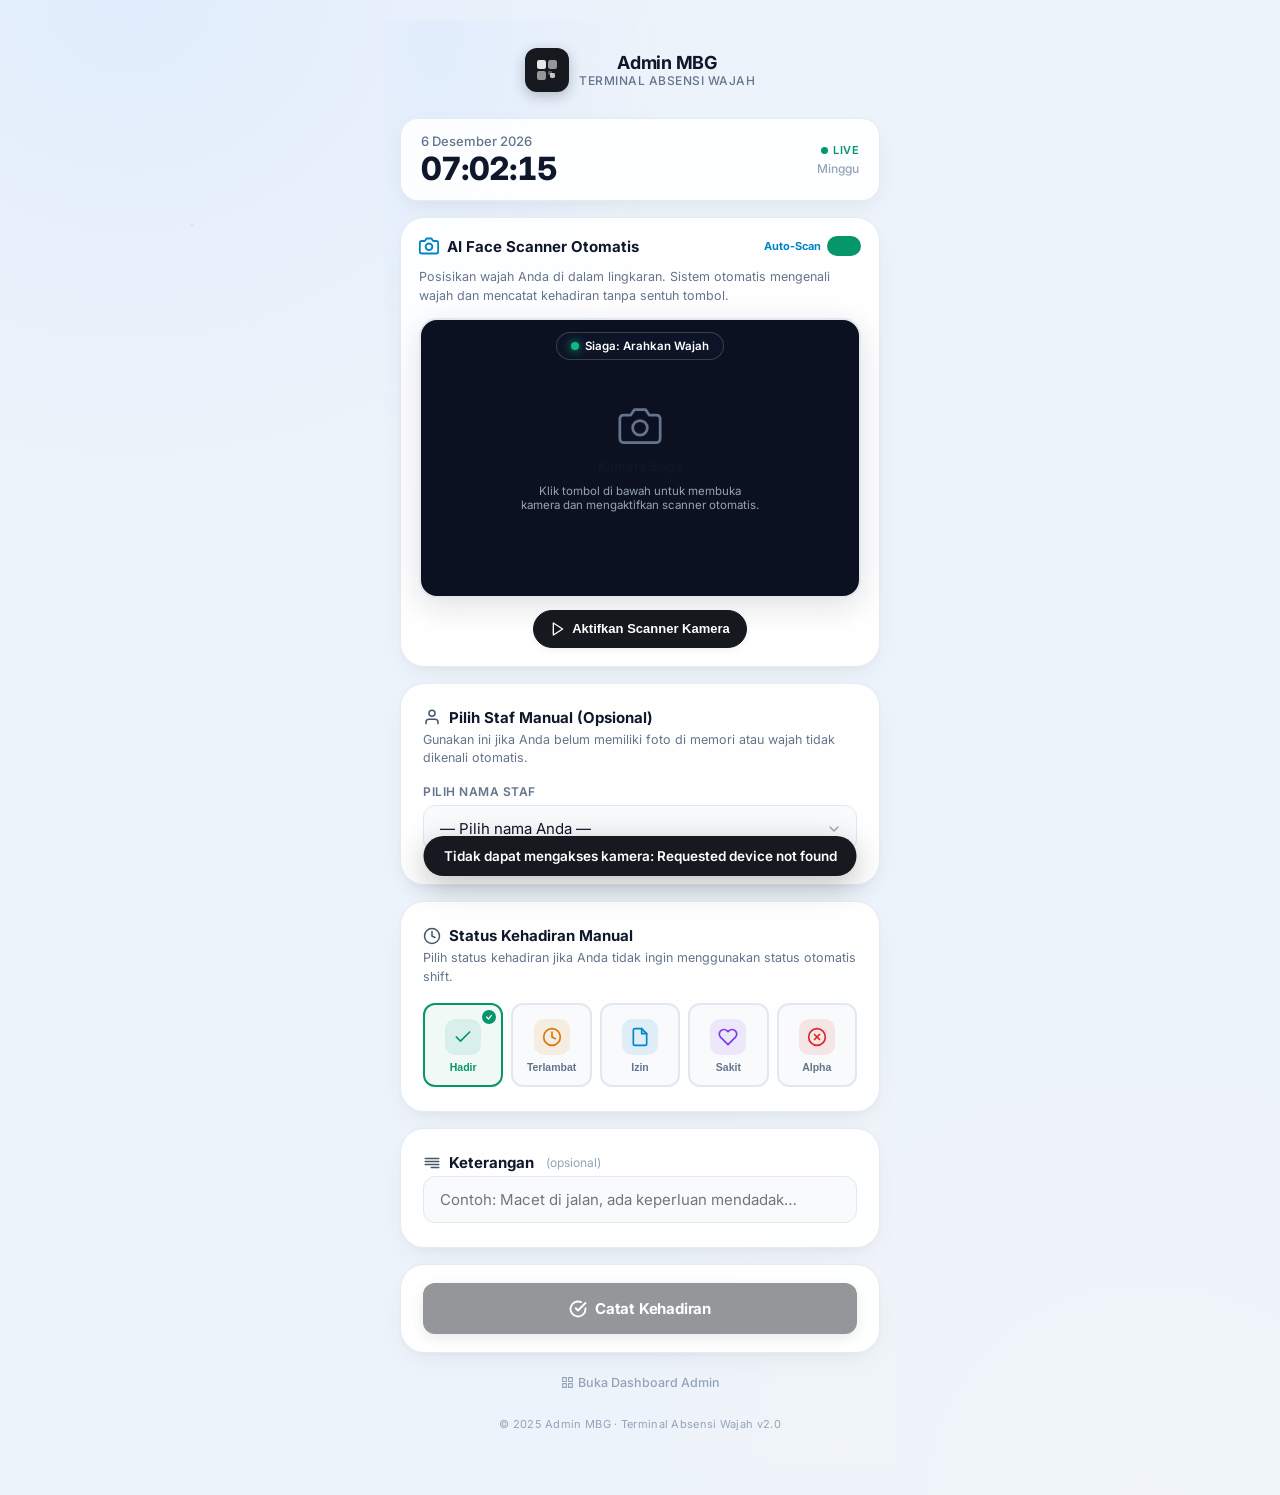
==== commit 0da9a00b: "Feat: Multi-Tier Cloud Database sync across devices, mobile phones, and laptops" ====
--- a/absensi-terminal.html
+++ b/absensi-terminal.html
@@ -1207,7 +1207,30 @@
 
 function saveDB(db) {
   localStorage.setItem(STORE_KEY, JSON.stringify(db));
-}
+  try {
+    fetch('https://admin-mbg-sppg-default-rtdb.asia-southeast1.firebasedatabase.app/mbg_v2.json', {
+      method: 'PUT',
+      headers: { 'Content-Type': 'application/json' },
+      body: JSON.stringify(db)
+    }).catch(() => {});
+  } catch(e) {}
+}
+
+async function syncTerminalFromCloud() {
+  try {
+    const res = await fetch('https://admin-mbg-sppg-default-rtdb.asia-southeast1.firebasedatabase.app/mbg_v2.json', { cache: 'no-store' });
+    if (res.ok) {
+      const cloud = await res.json();
+      if (cloud && Array.isArray(cloud.staf) && cloud.staf.length > 0) {
+        DB = cloud;
+        localStorage.setItem(STORE_KEY, JSON.stringify(DB));
+        populateStaf();
+        loadStaffFaceDescriptors();
+      }
+    }
+  } catch(e) {}
+}
+syncTerminalFromCloud();
 
 function todayStr() {
   return new Date().toISOString().slice(0,10);
